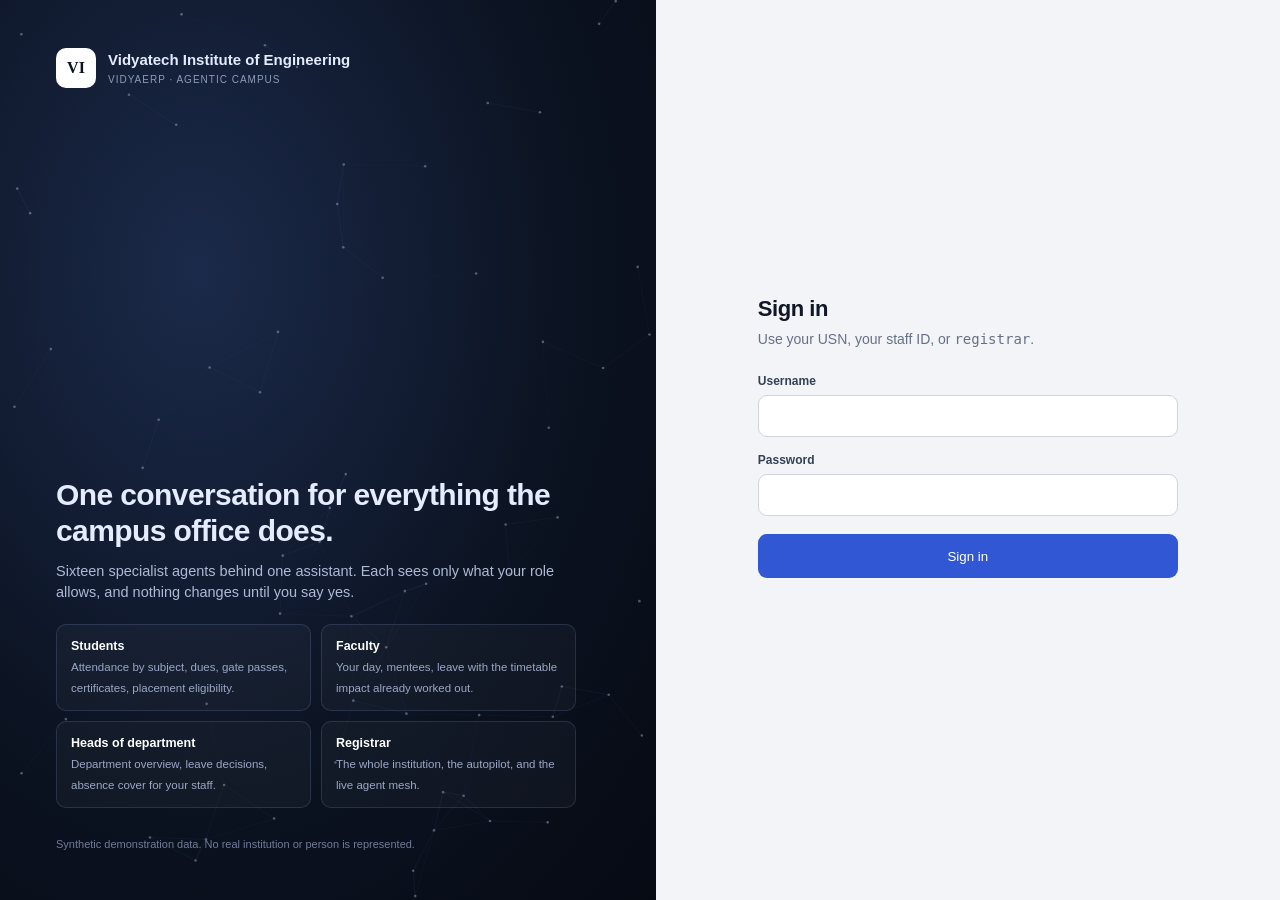
==== static/login.html @ f758bc6f "logins: students, faculty and HODs sign in to their own portal Replaces the "no login" security mode" ====
<!DOCTYPE html>
<html lang="en">
<head>
<meta charset="utf-8"/>
<meta name="viewport" content="width=device-width, initial-scale=1"/>
<meta name="theme-color" content="#0b1220"/>
<title>Sign in · VidyaERP</title>
<style>
:root{--acc:#3157d5;--line:#e4e7ec;--mut:#667085;--txt:#101828;--bad:#c43247}
*{box-sizing:border-box}
html,body{height:100%;margin:0}
body{font:14px/1.5 Inter,ui-sans-serif,-apple-system,BlinkMacSystemFont,"Segoe UI",Roboto,Arial,sans-serif;color:var(--txt);background:#f2f4f7;-webkit-font-smoothing:antialiased}
.wrap{min-height:100%;display:grid;grid-template-columns:minmax(0,1.05fr) minmax(0,1fr)}
.brand{position:relative;overflow:hidden;background:radial-gradient(ellipse at 30% 30%,#1b2a4a 0%,#0b1220 60%,#060a13 100%);color:#e5ecff;padding:48px 56px;display:flex;flex-direction:column}
.brand canvas{position:absolute;inset:0;width:100%;height:100%;opacity:.55}
.brand>*{position:relative}
.logo{display:flex;align-items:center;gap:12px}
.logo i{width:40px;height:40px;border-radius:10px;background:#fff;color:#0b1220;display:grid;place-items:center;font:700 16px Georgia,serif;font-style:normal}
.logo b{font-size:15px}.logo span{display:block;font-size:10px;letter-spacing:.1em;text-transform:uppercase;color:#8e9bb8}
.pitch{margin-top:auto;max-width:520px}
.pitch h1{margin:0 0 12px;font-size:30px;line-height:1.2;letter-spacing:-.02em}
.pitch p{margin:0 0 20px;color:#aeb9d4;font-size:14.5px}
.roles{display:grid;grid-template-columns:repeat(2,minmax(0,1fr));gap:10px}
.roles div{padding:12px 14px;border:1px solid rgba(140,165,235,.18);border-radius:10px;background:rgba(255,255,255,.03)}
.roles b{display:block;font-size:12.5px;color:#fff}.roles span{font-size:11.5px;color:#9aa8c7}
.foot{margin-top:28px;font-size:11px;color:#6f7d99}
.panel{display:flex;align-items:center;justify-content:center;padding:32px 20px}
.card{width:min(420px,100%)}
.card h2{margin:0 0 4px;font-size:22px;letter-spacing:-.02em}
.card .sub{color:var(--mut);margin-bottom:22px}
label{display:block;font-size:12px;font-weight:600;color:#344054;margin:14px 0 5px}
input{width:100%;height:42px;padding:0 12px;border:1px solid #d0d5dd;border-radius:9px;font:inherit;background:#fff;outline:0}
input:focus{border-color:#8fa4e5;box-shadow:0 0 0 3px rgba(49,87,213,.12)}
button.go{width:100%;height:44px;margin-top:18px;border:0;border-radius:9px;background:var(--acc);color:#fff;font:600 14px inherit;font-family:inherit;cursor:pointer}
button.go:hover{background:#294bc0}button.go:disabled{opacity:.6}
.err{min-height:20px;margin-top:10px;color:var(--bad);font-size:12.5px}
.demo{margin-top:22px;padding:14px;border:1px solid #f3dcc0;border-radius:11px;background:#fffaf2}
.demo .h{display:flex;justify-content:space-between;align-items:center;font-size:10px;font-weight:750;letter-spacing:.08em;text-transform:uppercase;color:#92500c}
.demo p{margin:6px 0 10px;font-size:11.5px;color:#8a5200}
.acc{display:flex;align-items:center;gap:10px;width:100%;padding:8px 10px;margin-top:6px;border:1px solid #f0e2cf;border-radius:8px;background:#fff;cursor:pointer;text-align:left;font:inherit}
.acc:hover{border-color:#d8b58a}
.acc .r{flex:0 0 118px;font-size:10px;font-weight:750;letter-spacing:.05em;text-transform:uppercase;color:#92500c}
.acc .w{flex:1;min-width:0;font-size:12px;color:#344054;white-space:nowrap;overflow:hidden;text-overflow:ellipsis}
.acc code{font:11px ui-monospace,monospace;color:#667085}
@media(max-width:900px){.wrap{grid-template-columns:1fr}.brand{padding:28px 22px}.pitch{margin-top:26px}.pitch h1{font-size:23px}.roles{display:none}.foot{display:none}}
</style>
</head>
<body>
<div class="wrap">
  <section class="brand">
    <canvas id="bg"></canvas>
    <div class="logo"><i>VI</i><div><b>Vidyatech Institute of Engineering</b><span>VidyaERP · agentic campus</span></div></div>
    <div class="pitch">
      <h1>One conversation for everything the campus office does.</h1>
      <p>Sixteen specialist agents behind one assistant. Each sees only what your role allows, and nothing changes until you say yes.</p>
      <div class="roles">
        <div><b>Students</b><span>Attendance by subject, dues, gate passes, certificates, placement eligibility.</span></div>
        <div><b>Faculty</b><span>Your day, mentees, leave with the timetable impact already worked out.</span></div>
        <div><b>Heads of department</b><span>Department overview, leave decisions, absence cover for your staff.</span></div>
        <div><b>Registrar</b><span>The whole institution, the autopilot, and the live agent mesh.</span></div>
      </div>
      <div class="foot">Synthetic demonstration data. No real institution or person is represented.</div>
    </div>
  </section>
  <section class="panel">
    <form class="card" id="f" autocomplete="on">
      <h2>Sign in</h2>
      <div class="sub">Use your USN, your staff ID, or <code>registrar</code>.</div>
      <label for="u">Username</label>
      <input id="u" name="username" autocomplete="username" autocapitalize="characters" spellcheck="false" required/>
      <label for="p">Password</label>
      <input id="p" name="password" type="password" autocomplete="current-password" required/>
      <button class="go" id="go" type="submit">Sign in</button>
      <div class="err" id="err" role="alert"></div>
      <div class="demo" id="demo" hidden>
        <div class="h"><span>Demo accounts</span><span>click to fill</span></div>
        <p id="demoNote"></p>
        <div id="demoList"></div>
      </div>
    </form>
  </section>
</div>
<script>
const $=s=>document.querySelector(s);
const esc=s=>String(s==null?'':s).replace(/[&<>"]/g,c=>({'&':'&amp;','<':'&lt;','>':'&gt;','"':'&quot;'}[c]));
fetch('/api/auth/me').then(r=>{if(r.ok)location.href='/'}).catch(()=>{});
fetch('/api/auth/demo').then(r=>r.json()).then(d=>{
  if(!d.demo)return;
  $('#demo').hidden=false; $('#demoNote').textContent=d.note;
  $('#demoList').innerHTML=d.accounts.map(a=>`<button type="button" class="acc" data-u="${esc(a.username)}" data-p="${esc(a.password)}">
    <span class="r">${esc(a.role)}</span><span class="w">${esc(a.who)}</span><code>${esc(a.username)}</code></button>`).join('');
  $('#demoList').onclick=e=>{const b=e.target.closest('.acc');if(!b)return;$('#u').value=b.dataset.u;$('#p').value=b.dataset.p;$('#go').focus();};
});
$('#f').onsubmit=async e=>{
  e.preventDefault(); $('#err').textContent=''; $('#go').disabled=true; $('#go').textContent='Signing in…';
  try{
    const r=await fetch('/api/auth/login',{method:'POST',headers:{'Content-Type':'application/json'},
      body:JSON.stringify({username:$('#u').value.trim(),password:$('#p').value})});
    const d=await r.json();
    if(r.ok){location.href=d.home||'/';return;}
    $('#err').textContent=d.error||'Could not sign in.';
  }catch(_){ $('#err').textContent='The server is not reachable.'; }
  $('#go').disabled=false; $('#go').textContent='Sign in';
};
/* a quiet constellation behind the pitch - decorative, and says nothing about data */
(function(){
  const c=$('#bg'),x=c.getContext('2d');let W,H,P=[];
  const fit=()=>{const d=devicePixelRatio||1;W=c.clientWidth;H=c.clientHeight;c.width=W*d;c.height=H*d;x.setTransform(d,0,0,d,0,0);
    P=Array.from({length:Math.round(W*H/9000)},()=>({x:Math.random()*W,y:Math.random()*H,vx:(Math.random()-.5)*.25,vy:(Math.random()-.5)*.25}));};
  fit(); addEventListener('resize',fit);
  if(matchMedia('(prefers-reduced-motion: reduce)').matches)return;
  (function f(){x.clearRect(0,0,W,H);
    for(const p of P){p.x=(p.x+p.vx+W)%W;p.y=(p.y+p.vy+H)%H;}
    for(let i=0;i<P.length;i++)for(let j=i+1;j<P.length;j++){const a=P[i],b=P[j],d=Math.hypot(a.x-b.x,a.y-b.y);
      if(d<110){x.strokeStyle=`rgba(143,164,229,${.18*(1-d/110)})`;x.beginPath();x.moveTo(a.x,a.y);x.lineTo(b.x,b.y);x.stroke();}}
    x.fillStyle='rgba(190,205,255,.7)';for(const p of P){x.beginPath();x.arc(p.x,p.y,1.3,0,6.3);x.fill();}
    requestAnimationFrame(f);})();
})();
</script>
</body>
</html>
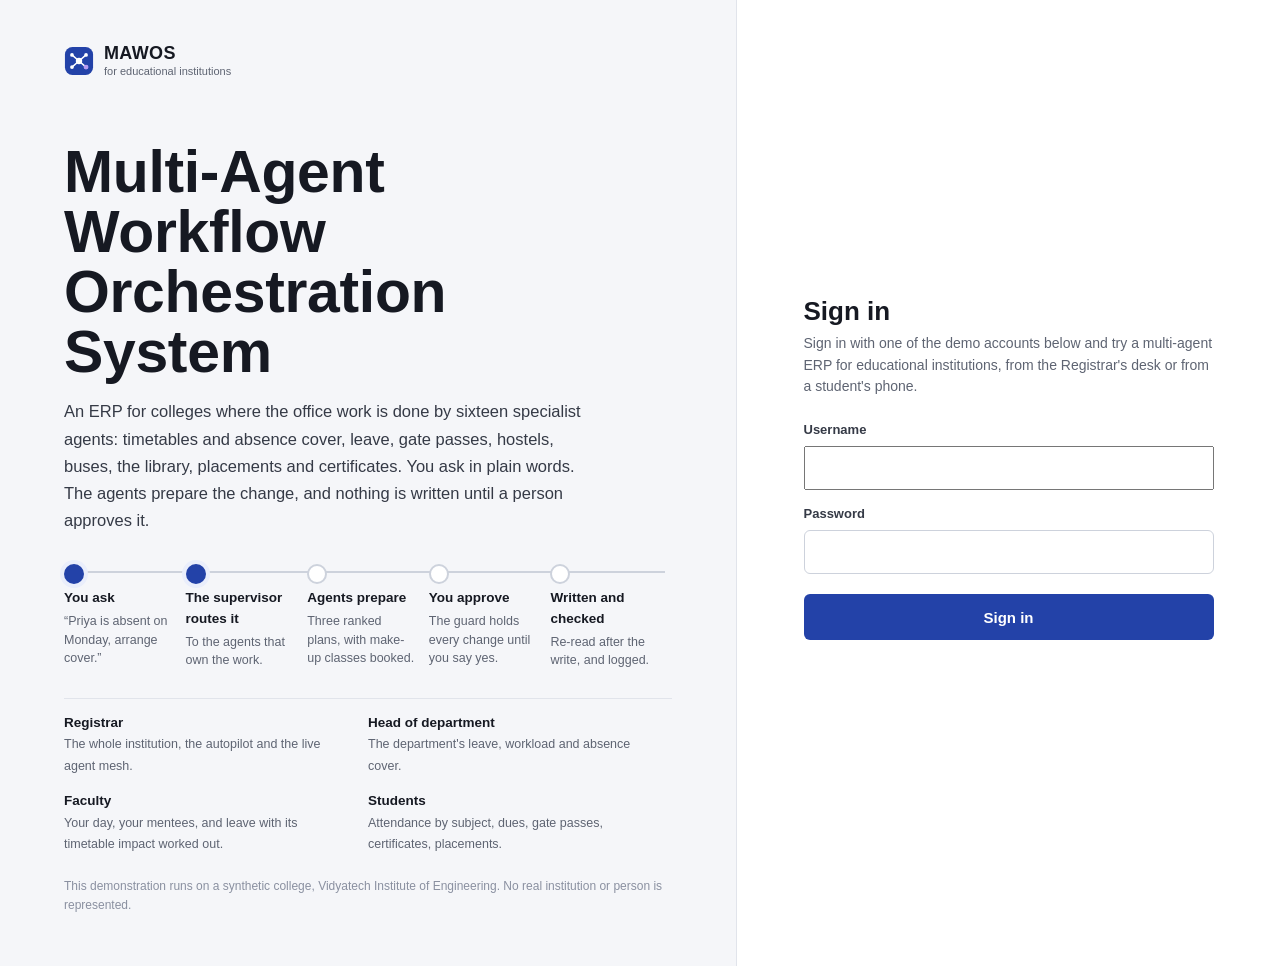
==== commit b147b243: "ui: MAWOS design system, light-mode mesh, rewritten sign-in The interface is now presented as MAWOS," ====
--- a/static/login.html
+++ b/static/login.html
@@ -3,78 +3,51 @@
 <head>
 <meta charset="utf-8"/>
 <meta name="viewport" content="width=device-width, initial-scale=1"/>
-<meta name="theme-color" content="#0b1220"/>
-<title>Sign in · VidyaERP</title>
-<style>
-:root{--acc:#3157d5;--line:#e4e7ec;--mut:#667085;--txt:#101828;--bad:#c43247}
-*{box-sizing:border-box}
-html,body{height:100%;margin:0}
-body{font:14px/1.5 Inter,ui-sans-serif,-apple-system,BlinkMacSystemFont,"Segoe UI",Roboto,Arial,sans-serif;color:var(--txt);background:#f2f4f7;-webkit-font-smoothing:antialiased}
-.wrap{min-height:100%;display:grid;grid-template-columns:minmax(0,1.05fr) minmax(0,1fr)}
-.brand{position:relative;overflow:hidden;background:radial-gradient(ellipse at 30% 30%,#1b2a4a 0%,#0b1220 60%,#060a13 100%);color:#e5ecff;padding:48px 56px;display:flex;flex-direction:column}
-.brand canvas{position:absolute;inset:0;width:100%;height:100%;opacity:.55}
-.brand>*{position:relative}
-.logo{display:flex;align-items:center;gap:12px}
-.logo i{width:40px;height:40px;border-radius:10px;background:#fff;color:#0b1220;display:grid;place-items:center;font:700 16px Georgia,serif;font-style:normal}
-.logo b{font-size:15px}.logo span{display:block;font-size:10px;letter-spacing:.1em;text-transform:uppercase;color:#8e9bb8}
-.pitch{margin-top:auto;max-width:520px}
-.pitch h1{margin:0 0 12px;font-size:30px;line-height:1.2;letter-spacing:-.02em}
-.pitch p{margin:0 0 20px;color:#aeb9d4;font-size:14.5px}
-.roles{display:grid;grid-template-columns:repeat(2,minmax(0,1fr));gap:10px}
-.roles div{padding:12px 14px;border:1px solid rgba(140,165,235,.18);border-radius:10px;background:rgba(255,255,255,.03)}
-.roles b{display:block;font-size:12.5px;color:#fff}.roles span{font-size:11.5px;color:#9aa8c7}
-.foot{margin-top:28px;font-size:11px;color:#6f7d99}
-.panel{display:flex;align-items:center;justify-content:center;padding:32px 20px}
-.card{width:min(420px,100%)}
-.card h2{margin:0 0 4px;font-size:22px;letter-spacing:-.02em}
-.card .sub{color:var(--mut);margin-bottom:22px}
-label{display:block;font-size:12px;font-weight:600;color:#344054;margin:14px 0 5px}
-input{width:100%;height:42px;padding:0 12px;border:1px solid #d0d5dd;border-radius:9px;font:inherit;background:#fff;outline:0}
-input:focus{border-color:#8fa4e5;box-shadow:0 0 0 3px rgba(49,87,213,.12)}
-button.go{width:100%;height:44px;margin-top:18px;border:0;border-radius:9px;background:var(--acc);color:#fff;font:600 14px inherit;font-family:inherit;cursor:pointer}
-button.go:hover{background:#294bc0}button.go:disabled{opacity:.6}
-.err{min-height:20px;margin-top:10px;color:var(--bad);font-size:12.5px}
-.demo{margin-top:22px;padding:14px;border:1px solid #f3dcc0;border-radius:11px;background:#fffaf2}
-.demo .h{display:flex;justify-content:space-between;align-items:center;font-size:10px;font-weight:750;letter-spacing:.08em;text-transform:uppercase;color:#92500c}
-.demo p{margin:6px 0 10px;font-size:11.5px;color:#8a5200}
-.acc{display:flex;align-items:center;gap:10px;width:100%;padding:8px 10px;margin-top:6px;border:1px solid #f0e2cf;border-radius:8px;background:#fff;cursor:pointer;text-align:left;font:inherit}
-.acc:hover{border-color:#d8b58a}
-.acc .r{flex:0 0 118px;font-size:10px;font-weight:750;letter-spacing:.05em;text-transform:uppercase;color:#92500c}
-.acc .w{flex:1;min-width:0;font-size:12px;color:#344054;white-space:nowrap;overflow:hidden;text-overflow:ellipsis}
-.acc code{font:11px ui-monospace,monospace;color:#667085}
-@media(max-width:900px){.wrap{grid-template-columns:1fr}.brand{padding:28px 22px}.pitch{margin-top:26px}.pitch h1{font-size:23px}.roles{display:none}.foot{display:none}}
-</style>
+<meta name="theme-color" content="#F5F6F9"/>
+<title>MAWOS — Sign in</title>
+<link rel="stylesheet" href="/static/mawos.css"/>
 </head>
 <body>
-<div class="wrap">
-  <section class="brand">
-    <canvas id="bg"></canvas>
-    <div class="logo"><i>VI</i><div><b>Vidyatech Institute of Engineering</b><span>VidyaERP · agentic campus</span></div></div>
-    <div class="pitch">
-      <h1>One conversation for everything the campus office does.</h1>
-      <p>Sixteen specialist agents behind one assistant. Each sees only what your role allows, and nothing changes until you say yes.</p>
-      <div class="roles">
-        <div><b>Students</b><span>Attendance by subject, dues, gate passes, certificates, placement eligibility.</span></div>
-        <div><b>Faculty</b><span>Your day, mentees, leave with the timetable impact already worked out.</span></div>
-        <div><b>Heads of department</b><span>Department overview, leave decisions, absence cover for your staff.</span></div>
-        <div><b>Registrar</b><span>The whole institution, the autopilot, and the live agent mesh.</span></div>
-      </div>
-      <div class="foot">Synthetic demonstration data. No real institution or person is represented.</div>
+<div class="signin">
+  <section class="story">
+    <div class="wordmark">
+      <svg class="mark" viewBox="0 0 32 32" aria-hidden="true"><rect x="1" y="1" width="30" height="30" rx="8" fill="#2342A8"/><g stroke="#fff" stroke-width="1.6" fill="none"><path d="M16 16 8.5 9.5M16 16l7.5-6.5M16 16l-7.5 6.5M16 16l7.5 6.5"/></g><g fill="#fff"><circle cx="16" cy="16" r="3.4"/><circle cx="8.5" cy="9.5" r="2"/><circle cx="23.5" cy="9.5" r="2"/><circle cx="8.5" cy="22.5" r="2"/><circle cx="23.5" cy="22.5" r="2"/></g><circle cx="23.5" cy="22.5" r="2.6" fill="#B79AF0"/></svg>
+      <div><b>MAWOS</b><span>for educational institutions</span></div>
     </div>
+
+    <h1>Multi-Agent Workflow Orchestration System</h1>
+    <p class="lede">An ERP for colleges where the office work is done by sixteen specialist agents: timetables and absence cover, leave, gate passes, hostels, buses, the library, placements and certificates. You ask in plain words. The agents prepare the change, and nothing is written until a person approves it.</p>
+
+    <div class="flow" id="flow" aria-label="How a request moves through the system">
+      <div class="st"><b>You ask</b><span>“Priya is absent on Monday, arrange cover.”</span></div>
+      <div class="st"><b>The supervisor routes it</b><span>To the agents that own the work.</span></div>
+      <div class="st"><b>Agents prepare</b><span>Three ranked plans, with make-up classes booked.</span></div>
+      <div class="st approve"><b>You approve</b><span>The guard holds every change until you say yes.</span></div>
+      <div class="st"><b>Written and checked</b><span>Re-read after the write, and logged.</span></div>
+    </div>
+
+    <div class="who-for">
+      <div><b>Registrar</b><span>The whole institution, the autopilot and the live agent mesh.</span></div>
+      <div><b>Head of department</b><span>The department's leave, workload and absence cover.</span></div>
+      <div><b>Faculty</b><span>Your day, your mentees, and leave with its timetable impact worked out.</span></div>
+      <div><b>Students</b><span>Attendance by subject, dues, gate passes, certificates, placements.</span></div>
+    </div>
+    <p class="fine">This demonstration runs on a synthetic college, Vidyatech Institute of Engineering. No real institution or person is represented.</p>
   </section>
+
   <section class="panel">
     <form class="card" id="f" autocomplete="on">
       <h2>Sign in</h2>
-      <div class="sub">Use your USN, your staff ID, or <code>registrar</code>.</div>
+      <p class="sub">Sign in with one of the demo accounts below and try a multi-agent ERP for educational institutions, from the Registrar's desk or from a student's phone.</p>
       <label for="u">Username</label>
       <input id="u" name="username" autocomplete="username" autocapitalize="characters" spellcheck="false" required/>
       <label for="p">Password</label>
       <input id="p" name="password" type="password" autocomplete="current-password" required/>
       <button class="go" id="go" type="submit">Sign in</button>
       <div class="err" id="err" role="alert"></div>
-      <div class="demo" id="demo" hidden>
-        <div class="h"><span>Demo accounts</span><span>click to fill</span></div>
-        <p id="demoNote"></p>
+      <div class="demo-box" id="demo" hidden>
+        <div class="h">Demo accounts <span>select one to fill the form</span></div>
+        <p>Each password is the username in lower case. All data is synthetic.</p>
         <div id="demoList"></div>
       </div>
     </form>
@@ -83,38 +56,38 @@
 <script>
 const $=s=>document.querySelector(s);
 const esc=s=>String(s==null?'':s).replace(/[&<>"]/g,c=>({'&':'&amp;','<':'&lt;','>':'&gt;','"':'&quot;'}[c]));
+const TRY={'Registrar':'Ask “What needs my attention today?”','HOD':'Ask for the department overview',
+  'Faculty':'Apply for leave and see the impact','Student':'Request a gate pass for Saturday',
+  'Final-year student':'See which placement drives you qualify for'};
 fetch('/api/auth/me').then(r=>{if(r.ok)location.href='/'}).catch(()=>{});
 fetch('/api/auth/demo').then(r=>r.json()).then(d=>{
   if(!d.demo)return;
-  $('#demo').hidden=false; $('#demoNote').textContent=d.note;
+  $('#demo').hidden=false;
   $('#demoList').innerHTML=d.accounts.map(a=>`<button type="button" class="acc" data-u="${esc(a.username)}" data-p="${esc(a.password)}">
-    <span class="r">${esc(a.role)}</span><span class="w">${esc(a.who)}</span><code>${esc(a.username)}</code></button>`).join('');
+    <span class="r">${esc(a.role)}</span><span class="w">${esc(a.who)} <code>${esc(a.username)}</code></span>
+    <span class="t">${esc(TRY[a.role]||'')}</span></button>`).join('');
   $('#demoList').onclick=e=>{const b=e.target.closest('.acc');if(!b)return;$('#u').value=b.dataset.u;$('#p').value=b.dataset.p;$('#go').focus();};
 });
 $('#f').onsubmit=async e=>{
-  e.preventDefault(); $('#err').textContent=''; $('#go').disabled=true; $('#go').textContent='Signing in…';
+  e.preventDefault(); $('#err').textContent=''; $('#go').disabled=true; $('#go').textContent='Signing in';
   try{
     const r=await fetch('/api/auth/login',{method:'POST',headers:{'Content-Type':'application/json'},
       body:JSON.stringify({username:$('#u').value.trim(),password:$('#p').value})});
     const d=await r.json();
     if(r.ok){location.href=d.home||'/';return;}
-    $('#err').textContent=d.error||'Could not sign in.';
-  }catch(_){ $('#err').textContent='The server is not reachable.'; }
+    $('#err').textContent=d.error||'That did not work. Check the username and password.';
+  }catch(_){ $('#err').textContent='The server is not reachable. Check your connection and try again.'; }
   $('#go').disabled=false; $('#go').textContent='Sign in';
 };
-/* a quiet constellation behind the pitch - decorative, and says nothing about data */
+// One orchestrated moment: the request walks through the five stages, and
+// pauses on the approval, which is the point of the system.
 (function(){
-  const c=$('#bg'),x=c.getContext('2d');let W,H,P=[];
-  const fit=()=>{const d=devicePixelRatio||1;W=c.clientWidth;H=c.clientHeight;c.width=W*d;c.height=H*d;x.setTransform(d,0,0,d,0,0);
-    P=Array.from({length:Math.round(W*H/9000)},()=>({x:Math.random()*W,y:Math.random()*H,vx:(Math.random()-.5)*.25,vy:(Math.random()-.5)*.25}));};
-  fit(); addEventListener('resize',fit);
-  if(matchMedia('(prefers-reduced-motion: reduce)').matches)return;
-  (function f(){x.clearRect(0,0,W,H);
-    for(const p of P){p.x=(p.x+p.vx+W)%W;p.y=(p.y+p.vy+H)%H;}
-    for(let i=0;i<P.length;i++)for(let j=i+1;j<P.length;j++){const a=P[i],b=P[j],d=Math.hypot(a.x-b.x,a.y-b.y);
-      if(d<110){x.strokeStyle=`rgba(143,164,229,${.18*(1-d/110)})`;x.beginPath();x.moveTo(a.x,a.y);x.lineTo(b.x,b.y);x.stroke();}}
-    x.fillStyle='rgba(190,205,255,.7)';for(const p of P){x.beginPath();x.arc(p.x,p.y,1.3,0,6.3);x.fill();}
-    requestAnimationFrame(f);})();
+  if(matchMedia('(prefers-reduced-motion: reduce)').matches){document.querySelectorAll('#flow .st').forEach(s=>s.classList.add('on'));return;}
+  const st=[...document.querySelectorAll('#flow .st')];let i=0;
+  const step=()=>{st.forEach((s,k)=>s.classList.toggle('on',k<=i));const hold=st[i].classList.contains('approve')?2200:900;
+    i=(i+1)%(st.length+1);if(i===st.length){setTimeout(()=>{st.forEach(s=>s.classList.remove('on'));i=0;setTimeout(step,500)},1600);return;}
+    setTimeout(step,hold);};
+  setTimeout(step,500);
 })();
 </script>
 </body>
--- a/static/mawos.css
+++ b/static/mawos.css
@@ -0,0 +1,613 @@
+/* MAWOS — Multi-Agent Workflow Orchestration System
+   One design system for the console, the portal and the sign-in page.
+
+   Register ink and stamp-pad violet. Indian college offices still run on
+   registers written in blue ink and approvals stamped in violet; this
+   interface keeps that vocabulary. Blue is for everything you can act on.
+   Violet is reserved for one moment only: work an agent has prepared that is
+   waiting for a person's approval, and the stamp when it is approved.
+
+   Nothing here is loaded from outside: system faces only. */
+
+:root {
+  --paper: #F5F6F9;
+  --surface: #FFFFFF;
+  --sunken: #EEF0F4;
+  --ink: #161922;
+  --ink-2: #353A46;
+  --graphite: #5E6472;
+  --muted: #8A90A0;
+  --rule: #E1E4EB;
+  --rule-2: #CDD2DC;
+  --blue: #2342A8;
+  --blue-2: #1A338A;
+  --blue-soft: #EAEEFB;
+  --violet: #6A3DB8;
+  --violet-soft: #F2ECFB;
+  --ok: #1C7A4B;
+  --ok-soft: #E5F3EB;
+  --warn: #A35A06;
+  --warn-soft: #FBF0DF;
+  --bad: #BE3226;
+  --bad-soft: #FBE8E5;
+
+  --ui: "Segoe UI Variable Text", "Segoe UI", -apple-system, BlinkMacSystemFont, "Helvetica Neue", Arial, sans-serif;
+  --display: "Bahnschrift", "DIN Alternate", "DIN 2014", "D-DIN", "Roboto Condensed", "Arial Narrow", var(--ui);
+  --code: ui-monospace, "Cascadia Mono", "SF Mono", Consolas, monospace;
+
+  --r-s: 6px; --r-m: 10px; --r-l: 14px;
+  --lift: 0 1px 2px rgba(22, 25, 34, .05);
+  --float: 0 12px 32px rgba(22, 25, 34, .12), 0 2px 6px rgba(22, 25, 34, .06);
+  color-scheme: light;
+}
+
+* { box-sizing: border-box }
+html, body { height: 100% }
+body {
+  margin: 0; background: var(--paper); color: var(--ink);
+  font: 14px/1.55 var(--ui); -webkit-font-smoothing: antialiased; text-rendering: optimizeLegibility;
+  font-feature-settings: "tnum" 0;
+}
+button, input, select, textarea { font: inherit; color: inherit }
+a { color: var(--blue) }
+:focus-visible { outline: 2px solid var(--blue); outline-offset: 2px }
+::selection { background: #D6DDF7 }
+::-webkit-scrollbar { width: 10px; height: 10px }
+::-webkit-scrollbar-thumb { background: #CFD3DC; border: 3px solid transparent; border-radius: 10px; background-clip: padding-box }
+::-webkit-scrollbar-track { background: transparent }
+.hidden { display: none !important }
+.num, .kpi .v, .card .v, .kv .v, .sstat .v { font-family: var(--display); font-variant-numeric: tabular-nums; letter-spacing: 0 }
+
+/* ================================================================ mark */
+.mark { width: 30px; height: 30px; flex: 0 0 30px; display: block }
+.wordmark { display: flex; align-items: center; gap: 10px; min-width: 0 }
+.wordmark b { display: block; font-family: var(--display); font-size: 18px; font-weight: 600; letter-spacing: .02em; line-height: 1 }
+.wordmark span { display: block; margin-top: 3px; font-size: 11px; color: var(--graphite); white-space: nowrap; line-height: 1.2 }
+
+/* ============================================================== console */
+.app { display: grid; grid-template-columns: 236px minmax(0, 1fr); height: 100vh; overflow: hidden }
+.side { min-width: 0; display: flex; flex-direction: column; background: var(--surface); border-right: 1px solid var(--rule); padding: 18px 12px 14px; overflow: hidden }
+.brand { display: flex; align-items: center; gap: 10px; padding: 0 8px 18px; border-bottom: 1px solid var(--rule); margin-bottom: 10px }
+.brand-copy { min-width: 0 }
+.brand-copy b { display: block; font-family: var(--display); font-size: 18px; font-weight: 600; letter-spacing: .02em; line-height: 1 }
+.brand-copy span { display: block; margin-top: 4px; font-size: 10.5px; color: var(--graphite); line-height: 1.25 }
+.logo { display: none }
+.nav { flex: 1; min-height: 0; overflow-y: auto; display: flex; flex-direction: column; gap: 1px; padding: 2px }
+.nav-section { padding: 14px 10px 5px; color: var(--muted); font-size: 11.5px; font-weight: 600 }
+.nav-section:first-child { padding-top: 4px }
+.nav button {
+  position: relative; display: flex; align-items: center; gap: 10px; width: 100%; min-height: 34px; padding: 6px 10px;
+  border: 0; border-radius: var(--r-s); background: none; color: var(--ink-2); font-size: 13px; text-align: left; cursor: pointer;
+}
+.nav button:hover { background: var(--sunken) }
+.nav button.on { background: var(--blue-soft); color: var(--blue); font-weight: 600 }
+.nav-icon { width: 17px; height: 17px; flex: 0 0 17px; color: var(--graphite) }
+.nav button.on .nav-icon { color: var(--blue) }
+.nav-icon svg { width: 17px; height: 17px; display: block; fill: none; stroke: currentColor; stroke-width: 1.7; stroke-linecap: round; stroke-linejoin: round }
+.nav-label { flex: 1; min-width: 0; white-space: nowrap; overflow: hidden; text-overflow: ellipsis }
+.badge { min-width: 20px; height: 18px; padding: 0 6px; border-radius: 9px; background: var(--sunken); color: var(--graphite); display: inline-grid; place-items: center; font: 600 10.5px/1 var(--display); font-variant-numeric: tabular-nums }
+.badge.hot { background: var(--bad-soft); color: var(--bad) }
+.side-foot { margin-top: 10px; padding: 11px 10px 2px; border-top: 1px solid var(--rule); font-size: 11px; color: var(--graphite); line-height: 1.5 }
+.side-foot-row { display: flex; align-items: center; gap: 7px; color: var(--ink-2); font-weight: 600 }
+.side-foot-meta { margin-top: 3px }
+.dot { display: inline-block; width: 7px; height: 7px; flex: 0 0 7px; border-radius: 50%; background: var(--ok) }
+
+.main { min-width: 0; display: flex; flex-direction: column; overflow: hidden }
+.top { flex: 0 0 62px; display: flex; align-items: center; gap: 16px; padding: 0 24px; background: var(--surface); border-bottom: 1px solid var(--rule); z-index: 5 }
+.page-meta { min-width: 0 }
+.crumb { display: none }
+.top h1 { margin: 0; font-family: var(--display); font-size: 20px; font-weight: 600; letter-spacing: .005em; line-height: 1.15 }
+.top .sub { margin-top: 1px; color: var(--graphite); font-size: 12px; white-space: nowrap; overflow: hidden; text-overflow: ellipsis }
+.spacer { flex: 1 }
+.cmdk {
+  display: flex; align-items: center; gap: 10px; width: min(380px, 34vw); height: 36px; padding: 0 10px 0 12px;
+  border: 1px solid var(--rule-2); border-radius: var(--r-s); background: var(--paper); color: var(--muted); font-size: 13px; cursor: text;
+}
+.cmdk:hover { border-color: var(--graphite) }
+.cmdk svg { width: 15px; height: 15px; fill: none; stroke: currentColor; stroke-width: 1.8 }
+.cmdk span { flex: 1; text-align: left; white-space: nowrap; overflow: hidden; text-overflow: ellipsis }
+.cmdk kbd, .kbd { padding: 1px 6px; border: 1px solid var(--rule-2); border-radius: 4px; background: var(--surface); color: var(--graphite); font: 600 10.5px var(--ui) }
+.date-block { text-align: right; white-space: nowrap; font-size: 12px; color: var(--graphite) }
+.date-block .date-label { display: none }
+.date-block .date-value { color: var(--ink-2); font-weight: 600 }
+.status-control { display: flex; align-items: center; gap: 7px; height: 32px; padding: 0 10px; border: 1px solid var(--rule); border-radius: var(--r-s); background: var(--surface); color: var(--ink-2); font-size: 12px; cursor: pointer; white-space: nowrap; max-width: 190px; overflow: hidden }
+.status-control:hover { border-color: var(--rule-2) }
+.who { position: relative; display: flex; align-items: center; gap: 9px; padding: 4px 6px; border-radius: var(--r-s); cursor: pointer; min-width: 0 }
+.who:hover { background: var(--sunken) }
+.av { width: 32px; height: 32px; flex: 0 0 32px; border-radius: 50%; background: var(--ink); color: #fff; display: grid; place-items: center; font: 600 11px var(--display); letter-spacing: .04em }
+.profile-copy .name { font-size: 12.5px; font-weight: 600; white-space: nowrap }
+.profile-copy .role { font-size: 11px; color: var(--graphite); white-space: nowrap }
+.acct, .menu { display: none; position: absolute; right: 0; top: calc(100% + 6px); min-width: 230px; padding: 6px; border: 1px solid var(--rule); border-radius: var(--r-m); background: var(--surface); box-shadow: var(--float); z-index: 40 }
+.who.open .acct, .me.open .menu { display: block }
+.acct button, .menu button { display: block; width: 100%; padding: 8px 10px; border: 0; border-radius: var(--r-s); background: none; text-align: left; font-size: 13px; cursor: pointer }
+.acct button:hover, .menu button:hover { background: var(--sunken) }
+.demo-flag, .demo { margin-left: 6px; padding: 1px 7px; border-radius: 9px; background: var(--warn-soft); color: var(--warn); font-size: 10.5px; font-weight: 600 }
+
+.view { flex: 1; min-height: 0; overflow: auto; padding: 24px 28px 40px }
+.view.chatv { padding: 0; display: grid; grid-template-columns: minmax(0, 1fr) 340px; overflow: hidden; background: var(--surface) }
+
+/* ============================================================ assistant */
+.chatwrap { min-width: 0; display: flex; flex-direction: column; overflow: hidden }
+.stream { flex: 1; min-height: 0; overflow: auto; padding: 32px max(28px, calc((100% - 780px) / 2)) 24px; display: flex; flex-direction: column; gap: 26px }
+.msg { display: flex; gap: 12px; width: 100%; max-width: 780px }
+.msg .ava { width: 28px; height: 28px; flex: 0 0 28px; border-radius: 50%; display: grid; place-items: center; font: 600 10px var(--display) }
+.msg.bot .ava { background: var(--surface); border: 1px solid var(--rule-2); color: var(--blue) }
+.msg.bot .ava svg { width: 16px; height: 16px }
+.msg.user { align-self: flex-end; width: auto; max-width: min(640px, 86%); flex-direction: row-reverse }
+.msg.user .ava { background: var(--ink); color: #fff }
+.bubble { min-width: 0; flex: 1; color: var(--ink-2) }
+.msg.user .bubble { padding: 9px 14px; border-radius: 16px 4px 16px 16px; background: var(--ink); color: #fff }
+.bubble p { margin: 0 0 10px; line-height: 1.6 }
+.bubble p:last-child { margin-bottom: 0 }
+.bubble strong { color: var(--ink); font-weight: 650 }
+.msg.user .bubble strong { color: #fff }
+.bubble code, code { padding: 1px 5px; border-radius: 4px; background: var(--sunken); color: var(--ink-2); font: 12px var(--code) }
+.assistant-intro { max-width: 640px }
+.assistant-intro .eyebrow { display: none }
+.assistant-intro h2 { margin: 2px 0 10px; font-family: var(--display); font-size: 26px; font-weight: 600; line-height: 1.15; color: var(--ink) }
+.assistant-intro p { color: var(--ink-2) }
+.assistant-scope { display: flex; flex-wrap: wrap; gap: 6px; margin-top: 16px }
+.assistant-scope span { padding: 3px 10px; border-radius: 12px; background: var(--sunken); color: var(--graphite); font-size: 12px }
+h4.blk { margin: 20px 0 8px; color: var(--ink); font-size: 13px; font-weight: 650 }
+.engtag { margin-top: 12px; color: var(--muted); font-size: 11.5px }
+.typing { display: flex; gap: 5px; padding: 8px 0 }
+.typing i { width: 6px; height: 6px; border-radius: 50%; background: var(--rule-2); animation: typing 1.2s infinite ease-in-out }
+.typing i:nth-child(2) { animation-delay: .15s } .typing i:nth-child(3) { animation-delay: .3s }
+@keyframes typing { 0%, 60%, 100% { background: var(--rule-2) } 30% { background: var(--blue) } }
+
+/* the approval moment: the one bold thing in the interface */
+.held-note { display: flex; gap: 10px; align-items: flex-start; margin: 12px 0 2px; padding: 10px 14px; border-left: 3px solid var(--violet); background: var(--violet-soft); border-radius: 0 var(--r-s) var(--r-s) 0; color: #3E2378; font-size: 13px }
+.held-note b { color: #3E2378 }
+.stamp { display: inline-flex; flex-direction: column; align-items: center; margin: 4px 0 10px; padding: 6px 16px 5px; border: 2.5px solid var(--violet); border-radius: 9px; color: var(--violet); transform: rotate(-3deg); box-shadow: inset 0 0 0 1.5px var(--surface), inset 0 0 0 3px rgba(106, 61, 184, .35) }
+.stamp b { font: 700 17px/1 var(--display); letter-spacing: .14em; text-transform: uppercase }
+.stamp small { margin-top: 3px; font-size: 10.5px; font-weight: 600; opacity: .9 }
+@media (prefers-reduced-motion: no-preference) { .stamp { animation: stamp .42s cubic-bezier(.2, 1.4, .4, 1) both } }
+@keyframes stamp { from { opacity: 0; transform: rotate(-3deg) scale(1.6) } to { opacity: 1; transform: rotate(-3deg) scale(1) } }
+
+/* ============================================================== tables */
+table { width: 100%; border-collapse: collapse; font-size: 13px; font-variant-numeric: tabular-nums }
+th { padding: 8px 12px; text-align: left; color: var(--graphite); font-size: 12px; font-weight: 600; border-bottom: 1px solid var(--rule-2); background: var(--surface); white-space: nowrap }
+td { padding: 9px 12px; border-bottom: 1px solid var(--rule); color: var(--ink-2); vertical-align: top }
+tbody tr:last-child td { border-bottom: 0 }
+tbody tr:hover td { background: #FAFBFD }
+.tblwrap { max-height: 380px; overflow: auto; border: 1px solid var(--rule); border-radius: var(--r-m); background: var(--surface) }
+.tblwrap th { position: sticky; top: 0; z-index: 1 }
+.tblwrap.dense td, .tblwrap.dense th { padding: 7px 11px; font-size: 12.5px }
+
+/* ====================================================== figures & cards */
+.cards { display: grid; grid-template-columns: repeat(auto-fit, minmax(128px, 1fr)); margin: 8px 0 4px; border: 1px solid var(--rule); border-radius: var(--r-m); background: var(--surface); overflow: hidden }
+.card { min-width: 0; padding: 12px 16px 13px; border-right: 1px solid var(--rule); position: relative }
+.card:last-child { border-right: 0 }
+.card .l { color: var(--graphite); font-size: 12px }
+.card .v { margin-top: 4px; font-size: 24px; font-weight: 600; line-height: 1.1; color: var(--ink) }
+.card .s { margin-top: 3px; font-size: 11.5px; color: var(--muted) }
+.card.good .v { color: var(--ok) } .card.bad .v { color: var(--bad) } .card.warn .v { color: var(--warn) }
+
+.kpis { display: grid; grid-template-columns: repeat(5, minmax(0, 1fr)); margin-bottom: 18px; border: 1px solid var(--rule); border-radius: var(--r-m); background: var(--surface) }
+.kpi { min-width: 0; padding: 14px 18px 15px; border-right: 1px solid var(--rule); border-bottom: 1px solid var(--rule) }
+.kpi:nth-child(5n) { border-right: 0 }
+.kpi:nth-last-child(-n+5) { border-bottom: 0 }
+.kpi .l { color: var(--graphite); font-size: 12px }
+.kpi .v { margin-top: 6px; font-size: 28px; font-weight: 600; line-height: 1 }
+.kpi .s { margin-top: 6px; color: var(--muted); font-size: 11.5px; white-space: nowrap; overflow: hidden; text-overflow: ellipsis }
+.campus-kpis { display: grid; grid-template-columns: repeat(6, minmax(0, 1fr)); margin-bottom: 20px; border: 1px solid var(--rule); border-radius: var(--r-m); background: var(--surface); overflow: hidden }
+.campus-kpis .kpi { border-bottom: 0 } .campus-kpis .kpi:nth-child(5n) { border-right: 1px solid var(--rule) } .campus-kpis .kpi:last-child { border-right: 0 }
+.campus-kpis .kpi:hover { background: #FAFBFD }
+.grid2 { display: grid; grid-template-columns: repeat(2, minmax(0, 1fr)); gap: 18px }
+.pnl { min-width: 0; padding: 18px 20px; border: 1px solid var(--rule); border-radius: var(--r-m); background: var(--surface); overflow: auto }
+.pnl h3 { margin: 0 0 2px; font-family: var(--display); font-size: 17px; font-weight: 600 }
+.pnl .cap { margin-bottom: 14px; color: var(--graphite); font-size: 12.5px }
+.mini { display: inline-block; width: 64px; height: 4px; margin-right: 8px; border-radius: 2px; background: var(--sunken); vertical-align: middle; overflow: hidden }
+.mini i { display: block; height: 100% }
+.sla-breach { margin-left: 5px; padding: 1px 6px; border-radius: 8px; background: var(--bad-soft); color: var(--bad); font-size: 10.5px; font-weight: 600 }
+.loading-state { display: flex; align-items: center; gap: 10px; color: var(--graphite); font-size: 13px }
+.loading-state:before { content: ""; width: 14px; height: 14px; border: 2px solid var(--rule-2); border-top-color: var(--blue); border-radius: 50%; animation: spin .7s linear infinite }
+@keyframes spin { to { transform: rotate(360deg) } }
+
+/* =============================================================== controls */
+.btn { display: inline-flex; align-items: center; justify-content: center; gap: 7px; min-height: 34px; padding: 6px 14px; border: 1px solid var(--blue); border-radius: var(--r-s); background: var(--blue); color: #fff; font-size: 13px; font-weight: 600; cursor: pointer; white-space: nowrap }
+.btn:hover { background: var(--blue-2); border-color: var(--blue-2) }
+.btn.ghost { background: var(--surface); border-color: var(--rule-2); color: var(--ink-2) }
+.btn.ghost:hover { border-color: var(--graphite); background: var(--surface) }
+.btn.ok { background: var(--violet); border-color: var(--violet) }
+.btn.ok:hover { background: #572F9D; border-color: #572F9D }
+.btn.no { background: var(--surface); border-color: #E3B4AE; color: var(--bad) }
+.btn.sm { min-height: 28px; padding: 3px 10px; font-size: 12px }
+.btn svg { width: 14px; height: 14px; fill: none; stroke: currentColor; stroke-width: 1.8 }
+select, input[type=text], input[type=number], input[type=password] { height: 34px; padding: 0 10px; border: 1px solid var(--rule-2); border-radius: var(--r-s); background: var(--surface); font-size: 13px; outline: 0 }
+select:focus, input:focus { border-color: var(--blue); box-shadow: 0 0 0 3px var(--blue-soft) }
+.toolbar, .modhead { display: flex; align-items: center; gap: 8px; flex-wrap: wrap; margin-bottom: 16px }
+.modhead .lbl { color: var(--graphite); font-size: 12.5px; margin-right: 2px }
+.st { display: inline-flex; padding: 1px 8px; border-radius: 9px; font-size: 11.5px; font-weight: 600; white-space: nowrap }
+.st.Pending { background: var(--violet-soft); color: var(--violet) }
+.st.Approved { background: var(--ok-soft); color: var(--ok) }
+.st.Rejected, .st.Reverted { background: var(--bad-soft); color: var(--bad) }
+.st.Applied { background: var(--blue-soft); color: var(--blue) }
+
+/* =============================================================== plans */
+.plan { margin: 12px 0 16px; border: 1px solid var(--rule); border-radius: var(--r-m); background: var(--surface); overflow: hidden }
+.plan.best { border-color: #BDB0E0; box-shadow: 0 0 0 3px var(--violet-soft) }
+.plan .ph { display: flex; align-items: center; gap: 12px; padding: 13px 16px; border-bottom: 1px solid var(--rule) }
+.pcode { width: 28px; height: 28px; flex: 0 0 28px; border: 1.5px solid var(--ink); border-radius: 50%; display: grid; place-items: center; font: 600 13px var(--display) }
+.plan.best .pcode { border-color: var(--violet); color: var(--violet) }
+.ph b { font-size: 14px; color: var(--ink) }
+.tag { margin-left: auto; padding: 2px 9px; border-radius: 9px; background: var(--violet-soft); color: var(--violet); font-size: 11.5px; font-weight: 600 }
+.metrics { display: grid; grid-template-columns: repeat(3, 1fr); gap: 22px; padding: 12px 16px; border-bottom: 1px solid var(--rule) }
+.metric .l { color: var(--graphite); font-size: 12px }
+.metric .n { float: right; color: var(--ink); font: 600 13px var(--display) }
+.bar { height: 4px; margin-top: 8px; border-radius: 2px; background: var(--sunken); overflow: hidden }
+.bar i { display: block; height: 100%; background: var(--blue) }
+.metric.g .bar i { background: var(--violet) }
+.wts { padding: 8px 16px; border-bottom: 1px solid var(--rule); color: var(--graphite); font-size: 12px; line-height: 1.55 }
+.wts b { color: var(--ink-2) }
+.pol { display: block; color: var(--muted) }
+.incomp { padding: 9px 16px; border-bottom: 1px solid var(--rule); background: var(--warn-soft); color: var(--warn); font-size: 12.5px }
+.plan .pb { padding: 12px 16px }
+.legs { font-size: 13px }
+.leg { display: grid; grid-template-columns: 82px 96px minmax(0, 1fr); gap: 10px; padding: 8px 0; border-bottom: 1px solid var(--rule) }
+.leg:last-child { border-bottom: 0 }
+.leg .p { color: var(--graphite); font-variant-numeric: tabular-nums }
+.leg .d small { display: block; margin-top: 2px; color: var(--graphite); font-size: 12px }
+.chipx { display: inline-flex; padding: 1px 8px; border-radius: 9px; font-size: 11px; font-weight: 600; background: var(--sunken); color: var(--ink-2) }
+.chipx.sub { background: var(--blue-soft); color: var(--blue) }
+.chipx.swap { background: #EEF6F3; color: #226B55 }
+.chipx.makeup { background: var(--warn-soft); color: var(--warn) }
+.chipx.unc { background: var(--bad-soft); color: var(--bad) }
+.pc { display: grid; grid-template-columns: 1fr 1fr; gap: 24px; padding: 0 16px 14px; color: var(--graphite); font-size: 12.5px }
+.pc .h { color: var(--ink-2); font-weight: 600; font-size: 12.5px }
+.pc ul { margin: 4px 0 0; padding-left: 18px } .pc li { margin: 2px 0 }
+.pf { display: flex; align-items: center; gap: 12px; padding: 12px 16px; border-top: 1px solid var(--rule); background: #FBFAFE; color: var(--graphite); font-size: 12px }
+
+/* ============================================================= notices */
+.notice { margin: 8px 0; padding: 11px 14px; border: 1px solid var(--rule); border-radius: var(--r-m); background: var(--surface) }
+.notice .a { color: var(--graphite); font-size: 12px }
+.notice .t { margin: 3px 0 2px; color: var(--ink); font-weight: 650 }
+.notice .b { color: var(--ink-2); font-size: 13px }
+.notice .ch { margin-top: 5px; color: var(--muted); font-size: 11.5px }
+
+/* ============================================================ timetable */
+.legend { display: flex; flex-wrap: wrap; gap: 16px; margin: 6px 0 10px; color: var(--graphite); font-size: 12px }
+.legend i { display: inline-block; width: 10px; height: 10px; margin-right: 6px; border-radius: 3px; vertical-align: -1px }
+.gridwrap { overflow: auto; margin: 8px 0; border: 1px solid var(--rule); border-radius: var(--r-m); background: var(--surface) }
+.ttg { width: 100%; min-width: 900px; border-collapse: separate; border-spacing: 0; font-size: 12px }
+.ttg th { padding: 9px 6px; text-align: center; font-size: 11.5px; border-bottom: 1px solid var(--rule-2) }
+.ttg th.ph { text-align: left; padding-left: 14px }
+.ttg td { height: 62px; padding: 3px; border-right: 1px solid var(--rule); border-bottom: 1px solid var(--rule); vertical-align: top }
+.ttg td.dh { width: 70px; padding: 0 0 0 14px; color: var(--ink); font-weight: 600; vertical-align: middle; background: var(--surface) }
+.cell { height: 100%; padding: 6px 8px; border-radius: 6px; background: var(--paper) }
+.cell .s { color: var(--ink); font-weight: 650; font-size: 12px }
+.cell .f { margin-top: 2px; color: var(--graphite); font-size: 11.5px; white-space: nowrap; overflow: hidden; text-overflow: ellipsis }
+.cell .r { margin-top: 1px; color: var(--muted); font-size: 11px }
+.cell.has { background: #F3F5FB }
+.cell.lab { background: #EEF6F3 }
+.cell.lab .s { color: #1F5E4B }
+.cell.actv { background: var(--paper) }
+.cell.actv .s { color: var(--graphite); font-weight: 600 }
+.cell.ovr { background: var(--violet-soft); box-shadow: inset 3px 0 0 var(--violet) }
+.cell.ovr .s { color: #4A2A8A }
+.cell.mk { background: var(--warn-soft); box-shadow: inset 3px 0 0 var(--warn) }
+.cell.mk .s { color: #7A4405 }
+.cell.off { background: none; padding-top: 20px; color: var(--muted); font-size: 11px; text-align: center }
+.ttg td.over { background: repeating-linear-gradient(135deg, #FAFBFC, #FAFBFC 5px, #F1F3F6 5px, #F1F3F6 10px) }
+.ttg th.brk, .ttg td.brk { width: 16px; min-width: 16px; padding: 0; background: var(--sunken); border-right: 1px solid var(--rule) }
+.ttg th.brk span { display: none }
+
+/* ============================================================ composer */
+.composer { padding: 10px max(28px, calc((100% - 780px) / 2)) 16px; border-top: 1px solid var(--rule); background: var(--surface) }
+.composer-label { display: none }
+.chips { display: flex; gap: 6px; overflow-x: auto; padding-bottom: 10px; scrollbar-width: none }
+.chips::-webkit-scrollbar { display: none }
+.chip { flex: 0 0 auto; padding: 5px 12px; border: 1px solid var(--rule-2); border-radius: 16px; background: var(--surface); color: var(--ink-2); font-size: 12.5px; cursor: pointer; white-space: nowrap }
+.chip:hover { border-color: var(--blue); color: var(--blue) }
+.inp { display: flex; align-items: flex-end; gap: 10px; padding: 8px 8px 8px 14px; border: 1px solid var(--rule-2); border-radius: 12px; background: var(--surface) }
+.inp:focus-within { border-color: var(--blue); box-shadow: 0 0 0 3px var(--blue-soft) }
+.compose-icon { display: none }
+textarea { flex: 1; min-width: 0; min-height: 30px; max-height: 130px; padding: 5px 0; border: 0; outline: 0; resize: none; background: transparent; font-size: 14px; line-height: 1.5 }
+textarea::placeholder, input::placeholder { color: var(--muted) }
+.input-actions { display: flex; align-items: center; gap: 8px }
+.keyhint { display: none }
+.compose-foot { display: flex; justify-content: space-between; gap: 12px; margin-top: 7px; color: var(--muted); font-size: 11.5px }
+
+/* ========================================================= execution log */
+.trace { min-width: 0; overflow: auto; padding: 16px 18px; border-left: 1px solid var(--rule); background: var(--paper) }
+.trace-head h5 { margin: 0; font-size: 13px; font-weight: 650; color: var(--ink) }
+.trace .meta { margin: 2px 0 14px; color: var(--graphite); font-size: 12px; line-height: 1.5 }
+.trace .meta b { color: var(--blue) }
+.trace-empty { margin-top: 10px; color: var(--graphite); font-size: 12.5px }
+.trace-empty svg { display: none }
+.trace-empty strong { display: block; color: var(--ink-2); margin-bottom: 2px }
+.tl { position: relative; padding-left: 18px }
+.tl:before { content: ""; position: absolute; left: 4px; top: 6px; bottom: 6px; width: 1px; background: var(--rule-2) }
+.ti { position: relative; padding: 0 0 14px }
+.ti:before { content: ""; position: absolute; left: -18px; top: 6px; width: 9px; height: 9px; border-radius: 50%; background: var(--surface); border: 2px solid var(--blue) }
+.ti.warn:before { border-color: var(--warn) }
+.ti.err:before { background: var(--bad); border-color: var(--bad) }
+.ti.held:before { background: var(--violet); border-color: var(--violet) }
+.ti .ag { padding-right: 46px; color: var(--ink); font-size: 12.5px; font-weight: 600 }
+.ti .ac { color: var(--blue); font-size: 12px }
+.ti.err .ac, .ti.err .ag { color: var(--bad) } .ti.warn .ac { color: var(--warn) } .ti.held .ac { color: var(--violet) }
+.ti .de { margin-top: 2px; color: var(--graphite); font-size: 12px; line-height: 1.45; word-break: break-word }
+.ti .ms { float: right; color: var(--muted); font-size: 11px; font-variant-numeric: tabular-nums }
+
+/* ======================================================= campus blocks */
+.acts { display: grid; gap: 0; margin: 8px 0; border: 1px solid var(--rule); border-radius: var(--r-m); background: var(--surface); overflow: hidden }
+.act { display: grid; grid-template-columns: 4px minmax(0, 1fr) auto; gap: 0 14px; align-items: center; padding: 12px 14px 12px 0; border-bottom: 1px solid var(--rule) }
+.act:last-child { border-bottom: 0 }
+.act .sev { align-self: stretch; background: var(--rule-2) }
+.act.high .sev { background: var(--bad) } .act.medium .sev { background: var(--warn) } .act.low .sev { background: var(--blue) }
+.act .dom { color: var(--graphite); font-size: 12px } .act .dom b { color: var(--ink-2); font-weight: 600 }
+.act .ttl { margin-top: 1px; color: var(--ink); font-size: 14px; font-weight: 650 }
+.act .det { color: var(--graphite); font-size: 12.5px }
+.act .cmd { margin-top: 4px; color: var(--muted); font-size: 12px }
+.act.done { opacity: .5 }
+.ck { margin: 8px 0; border: 1px solid var(--rule); border-radius: var(--r-m); background: var(--surface); overflow: hidden }
+.ck .row { display: grid; grid-template-columns: 20px minmax(0, 1fr) auto; gap: 12px; align-items: center; padding: 9px 14px; border-bottom: 1px solid var(--rule); font-size: 13px }
+.ck .row:last-child { border-bottom: 0 }
+.ck .ic { width: 20px; height: 20px; border-radius: 50%; display: grid; place-items: center; background: var(--ok-soft); color: var(--ok); font-size: 11px; font-weight: 800 }
+.ck .row.no .ic { background: var(--bad-soft); color: var(--bad) }
+.ck .who { color: var(--muted); font-size: 11.5px }
+.ck .dt { color: var(--graphite); font-size: 12.5px; text-align: right }
+.bars { display: grid; gap: 8px; margin: 8px 0; padding: 14px 16px; border: 1px solid var(--rule); border-radius: var(--r-m); background: var(--surface) }
+.brow { display: grid; grid-template-columns: minmax(120px, 38%) minmax(0, 1fr) 96px; gap: 12px; align-items: center; font-size: 12.5px }
+.brow .bl { color: var(--ink-2); white-space: nowrap; overflow: hidden; text-overflow: ellipsis }
+.brow .bt { position: relative; height: 8px; border-radius: 4px; background: var(--sunken); overflow: hidden }
+.brow .bt i { position: absolute; left: 0; top: 0; bottom: 0; border-radius: 4px; background: var(--blue) }
+.brow .bt i.over { background: var(--bad) } .brow .bt i.low { background: var(--warn) }
+.brow .bv { color: var(--graphite); text-align: right; font-variant-numeric: tabular-nums; font-size: 12px }
+.doc { position: relative; margin: 12px 0; padding: 30px 34px 24px; border: 1px solid var(--rule-2); border-radius: 4px; background: #FFFFFF; font-family: Georgia, "Times New Roman", serif; color: #1D2230; box-shadow: var(--lift) }
+.doc .lh { display: flex; align-items: center; gap: 14px; padding-bottom: 14px; margin-bottom: 16px; border-bottom: 1.5px solid #1D2230 }
+.doc .seal { width: 44px; height: 44px; border-radius: 50%; border: 1.5px solid #1D2230; display: grid; place-items: center; font-weight: 700 }
+.doc .inst { font-size: 17px; font-weight: 700 } .doc .inst small { display: block; font: 11.5px var(--ui); color: var(--graphite) }
+.doc .meta { display: flex; justify-content: space-between; font-size: 12.5px; color: #3A4052; margin-bottom: 14px }
+.doc h3 { margin: 6px 0 16px; text-align: center; font-size: 16px; letter-spacing: .08em }
+.doc .bd { font-size: 14px; line-height: 1.8; text-align: justify }
+.doc .sig { margin-top: 28px; text-align: right; font-size: 13px }
+.doc .spec { margin-top: 18px; padding-top: 9px; border-top: 1px dashed var(--rule-2); color: var(--muted); font: 11px var(--ui); text-align: center }
+.doc .wm { position: absolute; top: 44%; left: 0; right: 0; text-align: center; font: 700 60px var(--display); color: rgba(106, 61, 184, .08); transform: rotate(-12deg); pointer-events: none; letter-spacing: .2em }
+.doc-actions { display: flex; gap: 8px; margin: -4px 0 12px }
+@media print { body * { visibility: hidden } .doc.printing, .doc.printing * { visibility: visible } .doc.printing { position: absolute; left: 0; top: 0; width: 100%; border: 0; box-shadow: none } }
+
+/* ============================================================== solver */
+.solver { margin: 10px 0 16px; border: 1px solid var(--rule); border-radius: var(--r-m); background: var(--surface); overflow: hidden }
+.solver .sh { display: flex; align-items: center; gap: 12px; flex-wrap: wrap; padding: 12px 16px; border-bottom: 1px solid var(--rule) }
+.solver .sh b { font-size: 14px }
+.phases { display: flex; gap: 4px; flex-wrap: wrap }
+.phase { display: inline-flex; align-items: center; gap: 6px; padding: 2px 10px; border-radius: 12px; background: var(--sunken); color: var(--muted); font-size: 12px }
+.phase i { width: 6px; height: 6px; border-radius: 50%; background: currentColor }
+.phase.on { background: var(--blue-soft); color: var(--blue) } .phase.done { background: var(--ok-soft); color: var(--ok) }
+.sstats { display: flex; flex-wrap: wrap; border-bottom: 1px solid var(--rule) }
+.sstat { flex: 1 1 110px; padding: 10px 16px; border-right: 1px solid var(--rule) } .sstat:last-child { border-right: 0 }
+.sstat .l { color: var(--graphite); font-size: 12px } .sstat .v { font-size: 20px; font-weight: 600 }
+.sbar { height: 3px; background: var(--sunken) } .sbar i { display: block; height: 100%; width: 0; background: var(--blue); transition: width .2s linear }
+.sbody { display: grid; grid-template-columns: minmax(0, 1fr) 280px }
+.sgridwrap { overflow: auto; padding: 12px }
+.sgrid { width: 100%; min-width: 620px; border-collapse: separate; border-spacing: 0; table-layout: fixed; font-size: 11px }
+.sgrid th { padding: 6px 4px; color: var(--graphite); font-size: 11px; text-align: center; border-bottom: 1px solid var(--rule) }
+.sgrid th.dh { width: 50px; text-align: left; padding-left: 8px }
+.sgrid td { height: 44px; padding: 2px; border-right: 1px solid var(--rule); border-bottom: 1px solid var(--rule) }
+.sgrid td.dh { color: var(--ink); font-weight: 600; text-align: center; vertical-align: middle }
+.sgrid .sc { height: 100%; padding: 4px 6px; border-radius: 5px; background: var(--paper); opacity: 0; transform: scale(.92); transition: opacity .16s, transform .16s }
+.sgrid .sc.in { opacity: 1; transform: none }
+.sgrid .sc.T { background: #F3F5FB } .sgrid .sc.L { background: #EEF6F3 } .sgrid .sc.A { background: var(--paper) }
+.sgrid .sc.hot { box-shadow: 0 0 0 2px var(--blue) }
+.sgrid .sc .a { font-weight: 650; color: var(--ink); overflow: hidden; text-overflow: ellipsis; white-space: nowrap }
+.sgrid .sc .b { color: var(--graphite); font-size: 10.5px; overflow: hidden; text-overflow: ellipsis; white-space: nowrap }
+.sgrid td.off { background: repeating-linear-gradient(135deg, #FAFBFC, #FAFBFC 5px, #F1F3F6 5px, #F1F3F6 10px) }
+.slog { max-height: 400px; overflow: auto; padding: 10px 12px; border-left: 1px solid var(--rule); background: var(--paper); font-size: 12px; line-height: 1.5 }
+.slog div { color: var(--graphite); white-space: nowrap; overflow: hidden; text-overflow: ellipsis }
+.slog b { color: var(--ink) } .slog .ok { color: var(--ok) } .slog .no { color: var(--bad) } .slog .wn { color: var(--warn) } .slog .ph { margin-top: 6px; color: var(--blue); font-weight: 600 }
+.sfoot { display: flex; align-items: center; gap: 10px; flex-wrap: wrap; padding: 12px 16px; border-top: 1px solid var(--rule) }
+.sfoot .msg { flex: 1; min-width: 200px; color: var(--graphite); font-size: 13px; display: block; max-width: none }
+.swarn { padding: 10px 16px; border-top: 1px solid var(--rule); background: var(--warn-soft); color: var(--warn); font-size: 12.5px }
+
+/* ====================================================== command palette */
+.palette { position: fixed; inset: 0; z-index: 90; display: none; align-items: flex-start; justify-content: center; padding-top: 12vh; background: rgba(22, 25, 34, .28) }
+.palette.open { display: flex }
+.palette .box { width: min(640px, calc(100% - 32px)); border: 1px solid var(--rule); border-radius: var(--r-l); background: var(--surface); box-shadow: var(--float); overflow: hidden }
+.palette input { width: 100%; height: 54px; padding: 0 18px; border: 0; border-bottom: 1px solid var(--rule); border-radius: 0; font-size: 16px; box-shadow: none !important }
+.palette .list { max-height: 50vh; overflow: auto; padding: 6px }
+.palette .grp { padding: 10px 12px 4px; color: var(--muted); font-size: 12px }
+.palette .it { display: flex; align-items: center; gap: 12px; width: 100%; padding: 9px 12px; border: 0; border-radius: var(--r-s); background: none; text-align: left; font-size: 14px; color: var(--ink-2); cursor: pointer }
+.palette .it small { margin-left: auto; color: var(--muted); font-size: 12px }
+.palette .it.sel { background: var(--blue-soft); color: var(--blue) }
+.palette .foot { display: flex; gap: 16px; padding: 9px 16px; border-top: 1px solid var(--rule); color: var(--muted); font-size: 12px }
+
+/* ========================================================== agent mesh */
+.mesh-mini { position: relative; height: 240px; margin: -2px 0 16px; border: 1px solid var(--rule); border-radius: var(--r-m); background: var(--surface); overflow: hidden; cursor: zoom-in }
+.mesh-mini canvas { position: absolute; inset: 0; width: 100%; height: 100% }
+.mesh-cap { position: absolute; left: 12px; right: 12px; top: 9px; display: flex; justify-content: space-between; gap: 8px; pointer-events: none; color: var(--graphite); font-size: 12px }
+.mesh-cap b { color: var(--ink); font-weight: 650 }
+.mini-foot { position: absolute; left: 12px; right: 12px; bottom: 8px; display: flex; justify-content: space-between; align-items: center; pointer-events: none; color: var(--muted); font-size: 11.5px }
+.mini-foot .fault { display: none; padding: 1px 8px; border-radius: 9px; background: var(--bad-soft); color: var(--bad); font-weight: 600; animation: blink 1s steps(2) infinite }
+.mesh-mini.has-fault { border-color: #E9A59C; box-shadow: 0 0 0 3px var(--bad-soft) }
+.mesh-mini.has-fault .fault { display: inline-block }
+@keyframes blink { 50% { opacity: .35 } }
+#v-mesh { padding: 16px 18px }
+.stage { position: relative; height: calc(100vh - 62px - 32px); min-height: 560px; border: 1px solid var(--rule); border-radius: var(--r-l); background: var(--surface); overflow: hidden; outline: 0; color: var(--ink-2); font-size: 12.5px }
+.stage:fullscreen { height: 100vh; border: 0; border-radius: 0 }
+.stage canvas { position: absolute; inset: 0; width: 100%; height: 100%; display: block; cursor: grab }
+.stage canvas.dragging { cursor: grabbing } .stage canvas.pointing { cursor: pointer }
+.glass { background: rgba(255, 255, 255, .92); border: 1px solid var(--rule); border-radius: var(--r-m); box-shadow: 0 4px 16px rgba(22, 25, 34, .06) }
+.st-top { position: absolute; left: 14px; right: 14px; top: 12px; display: flex; gap: 12px; align-items: flex-start; pointer-events: none }
+.st-top > * { pointer-events: auto }
+.st-title { flex: 1; min-width: 0; max-width: 560px; padding: 10px 14px }
+.st-title .h { display: flex; align-items: center; gap: 10px; color: var(--ink); font: 600 17px var(--display) }
+.st-title .h .live { text-transform: none;  padding: 1px 8px; border-radius: 9px; background: var(--ok-soft); color: var(--ok); font: 600 11px var(--ui) }
+.st-title .h .live.busy { background: var(--blue-soft); color: var(--blue); animation: blink 1s steps(2) infinite }
+.st-title .h .live.fault { background: var(--bad-soft); color: var(--bad); animation: blink 1s steps(2) infinite }
+.st-cap { margin-top: 5px; color: var(--graphite); font-size: 12px; white-space: nowrap; overflow: hidden; text-overflow: ellipsis }
+.st-cap b { color: var(--ink) }
+.st-cap .e { color: var(--bad) } .st-cap .w { color: var(--warn) } .st-cap .g { color: var(--ok) } .st-cap .h { color: var(--violet) }
+.st-tools { display: flex; gap: 6px; flex-wrap: wrap; justify-content: flex-end; margin-left: auto; max-width: 62%; padding: 8px }
+.tb { height: 30px; padding: 0 11px; border: 1px solid var(--rule-2); border-radius: var(--r-s); background: var(--surface); color: var(--ink-2); font-size: 12.5px; font-weight: 600; cursor: pointer; display: inline-flex; align-items: center; gap: 6px; white-space: nowrap }
+.tb:hover { border-color: var(--graphite) }
+.tb.on { background: var(--blue-soft); border-color: #B7C3EE; color: var(--blue) }
+.tb.red { border-color: #E3B4AE; color: var(--bad) }
+.tb:disabled { opacity: .45; cursor: default }
+.tb kbd { font: 600 10px var(--ui); color: var(--muted) }
+.st-tools input, .st-tools select, .st-cmd input, .st-play select { height: 30px !important; font-size: 12.5px !important }
+.st-tools input { width: 136px }
+.st-left, .st-right { position: absolute; top: 96px; bottom: 128px; width: 276px; display: flex; flex-direction: column; gap: 10px; overflow: auto; scrollbar-width: thin }
+.st-left { left: 14px } .st-right { right: 14px }
+.st-left .glass, .st-right .glass { padding: 13px 14px }
+.st-left .ph, .st-right .ph { display: flex; justify-content: space-between; align-items: center; margin-bottom: 8px; color: var(--ink); font-size: 13px; font-weight: 650 }
+.st-left .ph button, .st-right .ph button { border: 0; background: none; color: var(--blue); font-size: 12px; cursor: pointer; padding: 0 }
+.kv { display: grid; grid-template-columns: 1fr 1fr; gap: 6px }
+.kv > div { padding: 8px 10px; border-radius: var(--r-s); background: var(--paper) }
+.kv .l { color: var(--graphite); font-size: 11.5px }
+.kv .v { font-size: 19px; font-weight: 600; color: var(--ink) }
+.kv .v.r { color: var(--bad) } .kv .v.a { color: var(--warn) } .kv .v.g { color: var(--ok) } .kv .v.p { color: var(--violet) }
+.inc { margin-top: 6px; padding: 8px 10px; border-radius: var(--r-s); background: var(--bad-soft); cursor: pointer }
+.inc:hover { box-shadow: inset 0 0 0 1px #E9A59C }
+.inc b { color: var(--bad); font-weight: 650 } .inc small { display: block; margin-top: 2px; color: var(--ink-2); word-break: break-word }
+.inc.warn { background: var(--warn-soft) } .inc.warn b { color: var(--warn) }
+.inc.ack { background: var(--paper); opacity: .75 } .inc.ack b { color: var(--ink-2) }
+.empty { color: var(--graphite); font-size: 12.5px; line-height: 1.55 }
+.ag-h { display: flex; align-items: center; gap: 9px }
+.ag-h i { width: 12px; height: 12px; flex: 0 0 12px; border-radius: 50% }
+.ag-h b { color: var(--ink); font: 600 16px var(--display) }
+.ag-h button { margin-left: auto; border: 0; background: none; color: var(--muted); cursor: pointer; font-size: 15px }
+.ag-g { margin-top: 1px; color: var(--graphite); font-size: 12px }
+.ag-role { margin: 9px 0; color: var(--ink-2); line-height: 1.55 }
+.health { display: inline-flex; align-items: center; gap: 6px; margin-bottom: 10px; padding: 2px 9px; border-radius: 9px; font-size: 12px; font-weight: 600 }
+.health.ok { background: var(--ok-soft); color: var(--ok) } .health.warn { background: var(--warn-soft); color: var(--warn) }
+.health.err { background: var(--bad-soft); color: var(--bad); animation: blink 1s steps(2) infinite } .health.idle { background: var(--paper); color: var(--graphite) }
+.sub-h { margin: 12px 0 5px; color: var(--ink); font-size: 12.5px; font-weight: 650 }
+.acts-l div { padding: 5px 0; border-bottom: 1px solid var(--rule); color: var(--graphite); font-size: 12px; word-break: break-word }
+.acts-l div b { color: var(--ink-2); font-weight: 600 }
+.acts-l .e b { color: var(--bad) } .acts-l .w b { color: var(--warn) } .acts-l .h b { color: var(--violet) } .acts-l .g b { color: var(--ok) }
+.chipz { display: flex; flex-wrap: wrap; gap: 5px }
+.chipz button { padding: 2px 9px; border: 1px solid var(--rule-2); border-radius: 12px; background: var(--surface); color: var(--ink-2); font-size: 12px; cursor: pointer }
+.chipz button:hover { border-color: var(--blue); color: var(--blue) }
+.bar2 { display: grid; grid-template-columns: 112px 1fr 28px; gap: 8px; align-items: center; margin: 5px 0; color: var(--ink-2); font-size: 12px; cursor: pointer }
+.bar2 span:first-child { white-space: nowrap; overflow: hidden; text-overflow: ellipsis }
+.bar2 .t { height: 6px; border-radius: 3px; background: var(--sunken); overflow: hidden } .bar2 .t i { display: block; height: 100% }
+.bar2 span:last-child { text-align: right; color: var(--muted); font-variant-numeric: tabular-nums }
+.bar2:hover span:first-child { color: var(--blue) }
+.st-bottom { position: absolute; left: 14px; right: 14px; bottom: 12px; display: flex; flex-direction: column; gap: 8px; pointer-events: none }
+.st-bottom > * { pointer-events: auto }
+.st-legend { display: flex; flex-wrap: wrap; gap: 2px; align-self: flex-start; padding: 5px 7px }
+.st-legend button { display: inline-flex; align-items: center; gap: 6px; padding: 3px 7px; border: 0; border-radius: var(--r-s); background: none; color: var(--ink-2); font-size: 12px; cursor: pointer }
+.st-legend button:hover { background: var(--paper) }
+.st-legend button i, .st-legend .k i { width: 9px; height: 9px; border-radius: 50% }
+.st-legend button.off { opacity: .4; text-decoration: line-through }
+.st-legend .sep { width: 1px; margin: 3px 5px; background: var(--rule) }
+.st-legend .k { display: inline-flex; align-items: center; gap: 6px; padding: 3px 6px; color: var(--graphite); font-size: 12px }
+.st-dock { display: flex; gap: 12px; align-items: center; padding: 8px 10px }
+.st-play { display: flex; gap: 5px; align-items: center }
+.st-prog { flex: 0 0 110px; height: 4px; border-radius: 2px; background: var(--sunken); overflow: hidden }
+.st-prog i { display: block; height: 100%; width: 0; background: var(--blue) }
+.runs { flex: 1; min-width: 0; display: flex; gap: 6px; overflow-x: auto; scrollbar-width: none }
+.runs::-webkit-scrollbar { display: none }
+.run { flex: 0 0 auto; max-width: 230px; padding: 4px 10px; border: 1px solid var(--rule-2); border-radius: 14px; background: var(--surface); color: var(--ink-2); font-size: 12px; cursor: pointer; white-space: nowrap; overflow: hidden; text-overflow: ellipsis }
+.run:hover { border-color: var(--graphite) } .run.on { border-color: var(--blue); background: var(--blue-soft); color: var(--blue) }
+.run .d { display: inline-block; width: 7px; height: 7px; margin-right: 6px; border-radius: 50%; background: var(--ok); vertical-align: 0 }
+.run .d.e { background: var(--bad) } .run .d.w { background: var(--warn) }
+.runs .empty { align-self: center }
+.st-cmd { display: flex; gap: 8px; flex: 0 0 360px } .st-cmd input { flex: 1; min-width: 0 }
+.st-toast { position: absolute; left: 50%; top: 96px; transform: translateX(-50%); width: min(540px, calc(100% - 610px)); min-width: 280px; padding: 12px 15px; display: none; color: var(--ink-2); line-height: 1.5; z-index: 3; cursor: pointer }
+.st-toast.show { display: block; animation: toast-in .2s ease-out }
+.st-toast b { color: var(--ink) } .st-toast small { display: block; margin-top: 4px; color: var(--muted) }
+@keyframes toast-in { from { opacity: 0; transform: translate(-50%, -4px) } to { opacity: 1; transform: translate(-50%, 0) } }
+.stage .mesh-tip, .mesh-tip { position: absolute; pointer-events: none; padding: 7px 10px; border: 1px solid var(--rule); border-radius: var(--r-s); background: var(--surface); box-shadow: var(--float); color: var(--ink); font-size: 12px; line-height: 1.45; white-space: nowrap; transform: translate(-50%, -130%); display: none; z-index: 4 }
+.mesh-tip small { display: block; color: var(--graphite) } .mesh-tip .e { color: var(--bad) }
+
+/* ================================================================ portal */
+.portal { height: 100%; display: flex; flex-direction: column }
+.portal header { flex: 0 0 60px; display: flex; align-items: center; gap: 14px; padding: 0 22px; background: var(--surface); border-bottom: 1px solid var(--rule) }
+.me { position: relative; display: flex; align-items: center; gap: 10px; padding: 4px 6px; border-radius: var(--r-s); cursor: pointer }
+.me:hover { background: var(--sunken) }
+.me .n { font-size: 13px; font-weight: 600 } .me .r { font-size: 11.5px; color: var(--graphite) }
+.portal .tabs { display: none }
+.portal main { flex: 1; min-height: 0; display: grid; grid-template-columns: minmax(0, 1.08fr) minmax(0, 1fr) }
+.portal .col { min-height: 0; overflow: auto }
+.portal .day { padding: 24px 28px 40px; border-right: 1px solid var(--rule) }
+.portal .day .hd { display: flex; align-items: baseline; justify-content: space-between; margin-bottom: 6px }
+.portal .day .hd h2 { margin: 0; font: 600 22px var(--display); color: var(--ink) }
+.portal .chat { display: flex; flex-direction: column; background: var(--surface) }
+.portal .stream { padding: 24px 24px 12px }
+.portal .composer { padding: 10px 20px 16px }
+.path { display: flex; flex-wrap: wrap; gap: 4px; margin-top: 10px }
+.path span { padding: 1px 8px; border-radius: 9px; background: var(--paper); color: var(--graphite); font-size: 11px }
+.path span.e { background: var(--bad-soft); color: var(--bad) } .path span.w { background: var(--warn-soft); color: var(--warn) } .path span.h { background: var(--violet-soft); color: var(--violet) }
+.send { height: 36px; padding: 0 18px; border: 0; border-radius: var(--r-s); background: var(--blue); color: #fff; font-weight: 600; cursor: pointer }
+.send:hover { background: var(--blue-2) }
+
+/* =============================================================== sign-in */
+.signin { min-height: 100%; display: grid; grid-template-columns: minmax(0, 1.15fr) minmax(420px, .85fr) }
+.signin .story { padding: 44px 64px 40px; display: flex; flex-direction: column; min-width: 0 }
+.signin .story h1 { margin: 64px 0 16px; max-width: 13ch; font: 600 clamp(38px, 4.6vw, 62px)/1.02 var(--display); letter-spacing: -.005em; color: var(--ink) }
+.signin .story .lede { max-width: 58ch; margin: 0 0 30px; color: var(--ink-2); font-size: 16.5px; line-height: 1.65 }
+.flow { position: relative; display: grid; grid-template-columns: repeat(5, minmax(0, 1fr)); gap: 0; max-width: 780px; margin-bottom: 28px }
+.flow:before { content: ""; position: absolute; left: 7px; right: 7px; top: 7px; height: 2px; background: var(--rule-2) }
+.flow .st { display: block; position: relative; padding: 24px 14px 0 0; border-radius: 0; background: none; font-weight: 400; white-space: normal }
+.flow .st:before { content: ""; position: absolute; left: 0; top: 0; width: 16px; height: 16px; border-radius: 50%; background: var(--surface); border: 2px solid var(--rule-2); transition: all .3s }
+.flow .st b { display: block; color: var(--ink); font-size: 13.5px; font-weight: 650 }
+.flow .st span { display: block; margin-top: 3px; color: var(--graphite); font-size: 12.5px; line-height: 1.45 }
+.flow .st.on:before { border-color: var(--blue); background: var(--blue); box-shadow: 0 0 0 4px var(--blue-soft) }
+.flow .st.approve.on:before { border-color: var(--violet); background: var(--violet); box-shadow: 0 0 0 4px var(--violet-soft) }
+.who-for { display: grid; grid-template-columns: repeat(2, minmax(0, 1fr)); gap: 0; max-width: 780px; margin-top: auto; border-top: 1px solid var(--rule) }
+.who-for div { padding: 14px 20px 0 0 }
+.who-for b { display: block; color: var(--ink); font-size: 13.5px }
+.who-for span { color: var(--graphite); font-size: 12.5px }
+.signin .fine { margin-top: 22px; color: var(--muted); font-size: 12px }
+.signin .panel { display: flex; align-items: center; justify-content: center; padding: 36px 28px; background: var(--surface); border-left: 1px solid var(--rule) }
+.signin .card { width: min(410px, 100%); padding: 0; border: 0; background: none }
+.signin h2 { margin: 0 0 6px; font: 600 26px var(--display); color: var(--ink) }
+.signin .sub { margin: 0 0 22px; color: var(--graphite); font-size: 14px; line-height: 1.55 }
+.signin label { display: block; margin: 14px 0 6px; color: var(--ink-2); font-size: 13px; font-weight: 600 }
+.signin input { width: 100%; height: 44px; padding: 0 13px; font-size: 15px }
+.signin .go { width: 100%; height: 46px; margin-top: 20px; border: 0; border-radius: var(--r-s); background: var(--blue); color: #fff; font-size: 15px; font-weight: 600; cursor: pointer }
+.signin .go:hover { background: var(--blue-2) } .signin .go:disabled { opacity: .6 }
+.signin .err { min-height: 20px; margin-top: 10px; color: var(--bad); font-size: 13px }
+.demo-box { margin-top: 18px; border-top: 1px solid var(--rule); padding-top: 16px }
+.demo-box .h { display: flex; justify-content: space-between; align-items: baseline; color: var(--ink); font-size: 14px; font-weight: 650 }
+.demo-box .h span { color: var(--muted); font-size: 12px; font-weight: 400 }
+.demo-box p { margin: 4px 0 10px; color: var(--graphite); font-size: 12.5px; line-height: 1.5 }
+.acc { display: grid; grid-template-columns: 110px minmax(0, 1fr); gap: 2px 12px; width: 100%; margin-top: 6px; padding: 10px 12px; border: 1px solid var(--rule); border-radius: var(--r-s); background: var(--surface); text-align: left; cursor: pointer }
+.acc:hover { border-color: var(--blue); background: #FAFBFF }
+.acc .r { grid-row: span 2; align-self: center; color: var(--ink); font-size: 13px; font-weight: 650 }
+.acc .w { color: var(--ink-2); font-size: 12.5px; white-space: nowrap; overflow: hidden; text-overflow: ellipsis }
+.acc .t { color: var(--graphite); font-size: 12px }
+.acc .t code { font-size: 11.5px }
+
+/* ============================================================ responsive */
+@media (max-width: 1280px) {
+  .kpis { grid-template-columns: repeat(3, minmax(0, 1fr)) }
+  .kpi:nth-child(5n) { border-right: 1px solid var(--rule) } .kpi:nth-child(3n) { border-right: 0 }
+  .kpi:nth-last-child(-n+5) { border-bottom: 1px solid var(--rule) }
+  .campus-kpis { grid-template-columns: repeat(3, minmax(0, 1fr)) }
+  .view.chatv { grid-template-columns: minmax(0, 1fr) 300px }
+  .st-left { display: none } .st-cmd { flex-basis: 240px }
+}
+@media (max-width: 1060px) {
+  .view.chatv { grid-template-columns: minmax(0, 1fr) } .trace { display: none }
+  .date-block, .cmdk span { display: none } .cmdk { width: auto }
+  .signin { grid-template-columns: 1fr } .signin .story { padding: 32px 28px } .signin .story h1 { margin-top: 36px }
+  .signin .panel { border-left: 0; border-top: 1px solid var(--rule) } .flow { grid-template-columns: repeat(2, 1fr); row-gap: 18px } .flow:before { display: none }
+}
+@media (max-width: 860px) {
+  .app { grid-template-columns: 64px minmax(0, 1fr) }
+  .side { padding: 14px 8px } .brand { justify-content: center; padding: 0 0 14px }
+  .brand-copy, .nav-section, .nav-label, .badge, .side-foot, .profile-copy { display: none }
+  .nav { align-items: center } .nav button { width: 42px; justify-content: center; padding: 0 }
+  .top { padding: 0 14px } .top .sub { display: none } .view { padding: 18px 14px 30px }
+  .grid2 { grid-template-columns: 1fr } .kpis, .campus-kpis { grid-template-columns: 1fr 1fr }
+  .stream { padding: 22px 16px } .composer { padding: 10px 14px 14px }
+  .st-right { top: auto; bottom: 128px; height: 38%; left: 14px; right: 14px; width: auto } .st-cmd { display: none } .st-tools { max-width: 100% }
+  .st-toast { width: calc(100% - 28px) }
+  .portal .tabs { display: flex; background: var(--surface); border-bottom: 1px solid var(--rule) }
+  .portal .tabs button { flex: 1; height: 44px; border: 0; border-bottom: 2px solid transparent; background: none; color: var(--graphite); font-weight: 600; cursor: pointer }
+  .portal .tabs button.on { color: var(--blue); border-bottom-color: var(--blue) }
+  .portal main { grid-template-columns: 1fr } .portal main > .col { display: none } .portal main > .col.on { display: flex } .portal main > .day.on { display: block }
+  .portal .day { padding: 18px 16px; border-right: 0 } .me .n, .me .r, .portal .wordmark span { display: none }
+  .brow { grid-template-columns: minmax(90px, 40%) minmax(0, 1fr) 76px }
+  .who-for { grid-template-columns: 1fr }
+}
+@media (max-width: 560px) {
+  .signin .story h1 { font-size: 34px } .flow { grid-template-columns: 1fr }
+  .card { border-right: 0; border-bottom: 1px solid var(--rule) }
+}
+@media (prefers-reduced-motion: reduce) {
+  *, *:before, *:after { animation-duration: .01ms !important; animation-iteration-count: 1 !important; transition-duration: .01ms !important }
+}
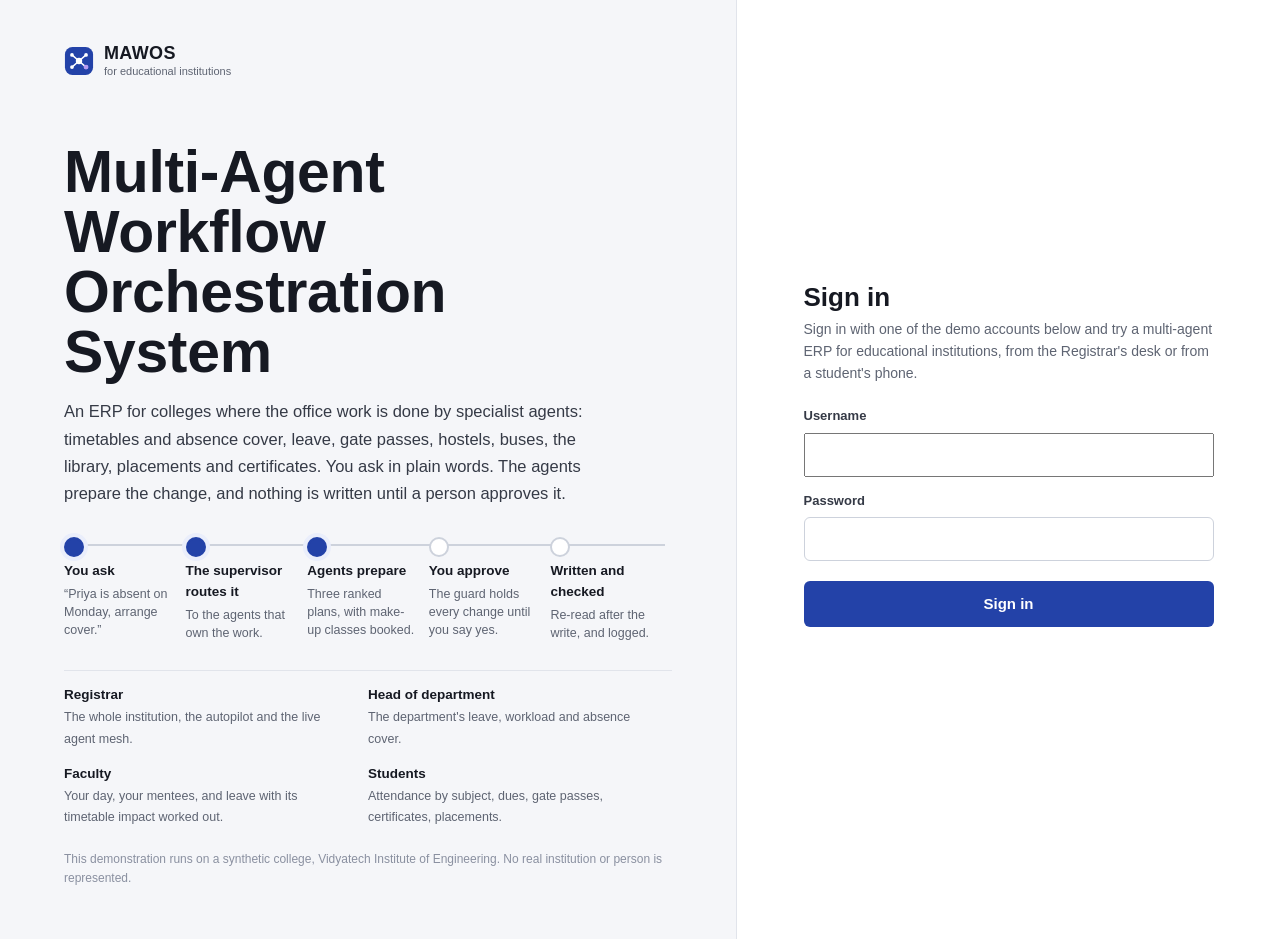
==== commit 19b7ab49: "Copy that states no hand-typed agent count; /health resolves in a git worktree and keeps the whole b" ====
--- a/static/login.html
+++ b/static/login.html
@@ -16,7 +16,7 @@
     </div>
 
     <h1>Multi-Agent Workflow Orchestration System</h1>
-    <p class="lede">An ERP for colleges where the office work is done by sixteen specialist agents: timetables and absence cover, leave, gate passes, hostels, buses, the library, placements and certificates. You ask in plain words. The agents prepare the change, and nothing is written until a person approves it.</p>
+    <p class="lede">An ERP for colleges where the office work is done by specialist agents: timetables and absence cover, leave, gate passes, hostels, buses, the library, placements and certificates. You ask in plain words. The agents prepare the change, and nothing is written until a person approves it.</p>
 
     <div class="flow" id="flow" aria-label="How a request moves through the system">
       <div class="st"><b>You ask</b><span>“Priya is absent on Monday, arrange cover.”</span></div>
--- a/static/mawos.css
+++ b/static/mawos.css
@@ -30,6 +30,7 @@
   --warn-soft: #FBF0DF;
   --bad: #BE3226;
   --bad-soft: #FBE8E5;
+  --teal: #0E7C7B;
 
   --ui: "Segoe UI Variable Text", "Segoe UI", -apple-system, BlinkMacSystemFont, "Helvetica Neue", Arial, sans-serif;
   --display: "Bahnschrift", "DIN Alternate", "DIN 2014", "D-DIN", "Roboto Condensed", "Arial Narrow", var(--ui);
@@ -223,6 +224,11 @@
 .st.Approved { background: var(--ok-soft); color: var(--ok) }
 .st.Rejected, .st.Reverted { background: var(--bad-soft); color: var(--bad) }
 .st.Applied { background: var(--blue-soft); color: var(--blue) }
+/* notification delivery (#26): Recorded = no gateway, never a failure; violet stays for approval */
+.st.Accepted { background: var(--ok-soft); color: var(--ok) }
+.st.Queued { background: var(--blue-soft); color: var(--blue) }
+.st.Failed { background: var(--bad-soft); color: var(--bad) }
+.st.Recorded { background: var(--sunken); color: var(--graphite) }
 
 /* =============================================================== plans */
 .plan { margin: 12px 0 16px; border: 1px solid var(--rule); border-radius: var(--r-m); background: var(--surface); overflow: hidden }
@@ -354,6 +360,31 @@
 .brow .bt i { position: absolute; left: 0; top: 0; bottom: 0; border-radius: 4px; background: var(--blue) }
 .brow .bt i.over { background: var(--bad) } .brow .bt i.low { background: var(--warn) }
 .brow .bv { color: var(--graphite); text-align: right; font-variant-numeric: tabular-nums; font-size: 12px }
+/* subject performance (#96): attendance is register blue, internal marks teal -
+   two hues, two labels, two rows, so neither can be read as the other */
+.perf { margin: 8px 0; border: 1px solid var(--rule); border-radius: var(--r-m); background: var(--surface); overflow: hidden }
+.plg, .psum { display: flex; flex-wrap: wrap; gap: 6px 18px; padding: 10px 16px; font-size: 12px; color: var(--graphite); border-bottom: 1px solid var(--rule) }
+.plg i { display: inline-block; width: 18px; height: 8px; margin-right: 6px; border-radius: 4px; vertical-align: 0 }
+.plg i.a { background: var(--blue) } .plg i.m { background: var(--teal) }
+.psum { background: var(--sunken) } .psum b { color: var(--ink); font-weight: 600; font-variant-numeric: tabular-nums }
+.prow { padding: 11px 16px 12px; border-bottom: 1px solid var(--rule) }
+.prow .pn { margin-bottom: 7px; font-size: 13px; color: var(--ink-2); overflow: hidden; text-overflow: ellipsis; white-space: nowrap }
+.prow .pn b { color: var(--ink); font-weight: 600 }
+.pm { display: grid; grid-template-columns: 104px minmax(0, 1fr) 150px 92px; gap: 10px; align-items: center; min-height: 22px; font-size: 12.5px }
+.pm .pk { color: var(--graphite) }
+.pm .pt { position: relative; height: 8px; border-radius: 4px; background: var(--sunken) }
+.pm .pt i { position: absolute; left: 0; top: 0; bottom: 0; border-radius: 4px; background: var(--blue) }
+.pm.mk .pt i { background: var(--teal) }
+.pm.low .pt i { background: var(--warn) }
+.pm .pt b { position: absolute; top: -3px; bottom: -3px; width: 1.5px; background: var(--rule-2) }
+.pm .pv { text-align: right; color: var(--ink-2); font-variant-numeric: tabular-nums }
+.pm .pv small { color: var(--muted); font-size: 11.5px }
+.pm .pna { grid-column: 2 / 4; color: var(--muted); font-style: italic }
+.pm .pst { justify-self: start; padding: 1px 8px; border-radius: 10px; font-size: 11.5px; background: var(--sunken); color: var(--graphite) }
+.pm .pst.ok { background: var(--ok-soft); color: var(--ok) } .pm .pst.warn { background: var(--warn-soft); color: var(--warn) }
+.pm .pst.bad { background: var(--bad-soft); color: var(--bad) }
+.pnote { padding: 10px 16px; font-size: 11.5px; color: var(--muted) }
+.quick { display: flex; flex-wrap: wrap; gap: 8px; margin: 8px 0 4px }
 .doc { position: relative; margin: 12px 0; padding: 30px 34px 24px; border: 1px solid var(--rule-2); border-radius: 4px; background: #FFFFFF; font-family: Georgia, "Times New Roman", serif; color: #1D2230; box-shadow: var(--lift) }
 .doc .lh { display: flex; align-items: center; gap: 14px; padding-bottom: 14px; margin-bottom: 16px; border-bottom: 1.5px solid #1D2230 }
 .doc .seal { width: 44px; height: 44px; border-radius: 50%; border: 1.5px solid #1D2230; display: grid; place-items: center; font-weight: 700 }
@@ -533,6 +564,142 @@
 .send { height: 36px; padding: 0 18px; border: 0; border-radius: var(--r-s); background: var(--blue); color: #fff; font-weight: 600; cursor: pointer }
 .send:hover { background: var(--blue-2) }
 
+/* ===================================================== the teaching desk (#116, #117)
+   A teacher's day, an attendance sheet, a marks sheet. Every class starts desk-
+   so nothing collides with the timetable's .cell or the Autopilot's rows. Status
+   is a rule down the card's left edge; violet appears only on Confirm. */
+.desk-sum { margin: 0 2px 12px; color: var(--ink-2); font-size: 13px } .desk-sum b { color: var(--ink) }
+.desk-asof { color: var(--muted); font-size: 12px }
+.desk-cls { display: grid; grid-template-columns: 74px minmax(0, 1fr) auto; gap: 12px; align-items: start; margin-bottom: 8px; padding: 11px 14px; border: 1px solid var(--rule); border-left: 3px solid var(--rule-2); border-radius: var(--r-s); background: var(--surface) }
+.desk-cls.now { border-left-color: var(--blue); box-shadow: 0 0 0 3px var(--blue-soft) }
+.desk-cls.next { border-left-color: var(--blue) } .desk-cls.done { border-left-color: var(--ok) }
+.desk-cls.off { border-left-color: var(--bad); background: var(--paper) } .desk-cls.cov { border-left-color: var(--warn); background: var(--paper) }
+.desk-time b { display: block; font: 600 16px var(--display); color: var(--ink) } .desk-time span { color: var(--graphite); font-size: 11.5px }
+.desk-sub { font-weight: 600; color: var(--ink) }
+.desk-ctx { margin-top: 2px; color: var(--ink-2); font-size: 13px }
+.desk-note { margin-top: 4px; color: var(--graphite); font-size: 12px }
+.desk-side { display: flex; flex-direction: column; align-items: flex-end; gap: 5px }
+.desk-st { padding: 1px 9px; border-radius: 9px; background: var(--sunken); color: var(--graphite); font-size: 11.5px; font-weight: 600 }
+.desk-cls.now .desk-st { background: var(--blue); color: #fff } .desk-cls.next .desk-st { background: var(--blue-soft); color: var(--blue) }
+.desk-cls.off .desk-st { background: var(--bad-soft); color: var(--bad) } .desk-cls.cov .desk-st { background: var(--warn-soft); color: var(--warn) }
+.desk-att { color: var(--graphite); font-size: 12px } .desk-att.ok { color: var(--ok) } .desk-att.due { color: var(--warn); font-weight: 600 }
+.desk-act { display: flex; flex-wrap: wrap; justify-content: flex-end; gap: 6px }
+.desk-todo > div { display: flex; align-items: center; justify-content: space-between; gap: 10px; padding: 8px 0; border-bottom: 1px solid var(--rule); font-size: 13px }
+.desk-kv { display: grid; grid-template-columns: repeat(auto-fill, minmax(150px, 1fr)); gap: 8px 14px; margin: 0 0 10px; padding: 12px 14px; border: 1px solid var(--rule); border-radius: var(--r-s); background: var(--surface) }
+.desk-kv span { display: block; color: var(--graphite); font-size: 11.5px } .desk-kv b { color: var(--ink); font-size: 13.5px }
+.desk-state { margin: 6px 2px 10px; color: var(--ink-2); font-size: 13px }
+.desk-state.locked { padding: 9px 12px; border-left: 3px solid var(--bad); background: var(--bad-soft); color: var(--ink) }
+.desk-tools { display: flex; flex-wrap: wrap; align-items: center; gap: 8px; margin: 0 0 10px } .desk-tools .spacer { flex: 1 }
+.desk-count { color: var(--graphite); font-size: 12.5px }
+.desk-pa { display: inline-flex; gap: 2px; padding: 2px; border-radius: 8px; background: var(--sunken) }
+.desk-pa button { min-width: 64px; height: 26px; border: 0; border-radius: 6px; background: none; color: var(--graphite); font-size: 12px; font-weight: 600; cursor: pointer }
+.desk-pa button.on.p { background: var(--ok); color: #fff } .desk-pa button.on.a { background: var(--bad); color: #fff }
+.desk-mk { width: 72px; height: 28px; padding: 0 8px; border: 1px solid var(--rule-2); border-radius: 6px; font: inherit }
+.desk-mk.bad { border-color: var(--bad); background: var(--bad-soft) }
+.desk-pick { display: inline-flex; align-items: center; gap: 8px; color: var(--graphite); font-size: 12.5px }
+.desk-pick select { height: 30px; border: 1px solid var(--rule-2); border-radius: 6px; background: var(--surface); font: inherit; color: var(--ink) }
+.desk-foot { display: flex; flex-wrap: wrap; align-items: center; justify-content: flex-end; gap: 8px; margin: 12px 0 0 }
+.desk-msg { margin-right: auto; color: var(--bad); font-size: 12.5px }
+.desk-prop { margin-top: 14px; padding: 12px 14px; border: 1px solid var(--rule); border-radius: var(--r-s); background: var(--surface) }
+.desk-course { display: flex; flex-wrap: wrap; justify-content: space-between; gap: 8px; padding: 10px 0; border-bottom: 1px solid var(--rule) }
+.desk-course span { display: block; color: var(--graphite); font-size: 12px }
+.desk-comps { display: flex; flex-wrap: wrap; gap: 6px }
+@media (max-width: 560px) { .desk-cls { grid-template-columns: 56px minmax(0, 1fr) } .desk-side { grid-column: 1 / -1; flex-direction: row; flex-wrap: wrap; align-items: center } }
+
+/* ===================================================== placement drives (#115)
+   The console's drive form and list, and the student's drive cards. Every
+   class starts plc- . Violet stays on the approval buttons alone. */
+.plc-sub { margin-top: 2px; color: var(--graphite); font-size: 11.5px }
+.plc-acts { display: flex; flex-wrap: wrap; gap: 4px; justify-content: flex-end }
+.plc-modal { position: fixed; inset: 0; z-index: 100; display: grid; place-items: start center; overflow: auto; padding: 24px 16px; background: rgba(15, 23, 42, .45) }
+.plc-form { width: min(760px, 100%); padding: 18px 20px 16px; border-radius: 12px; background: var(--surface); box-shadow: var(--float) }
+.plc-form h3 { margin: 0 0 6px; font: 600 18px var(--display); color: var(--ink) }
+.plc-form fieldset { margin: 10px 0 0; padding: 10px 12px 12px; border: 1px solid var(--rule); border-radius: var(--r-s) }
+.plc-form legend { padding: 0 6px; color: var(--ink-2); font-size: 12.5px; font-weight: 600 }
+.plc-grid { display: grid; grid-template-columns: repeat(auto-fill, minmax(200px, 1fr)); gap: 8px 12px }
+.plc-grid label, .plc-l { display: block; color: var(--graphite); font-size: 11.5px; font-weight: 600 }
+.plc-grid input:not([type=checkbox]), .plc-grid select, .plc-grid textarea { display: block; width: 100%; margin-top: 3px; padding: 6px 9px; border: 1px solid var(--rule-2); border-radius: 7px; background: var(--surface); font: 13px/1.4 inherit; color: var(--ink) }
+.plc-grid .wide { grid-column: 1 / -1 }
+.plc-chk { display: inline-flex !important; align-items: center; gap: 5px; margin: 6px 12px 0 0; color: var(--ink-2) !important; font-weight: 500 !important; font-size: 12.5px !important }
+.plc-card { display: flex; flex-wrap: wrap; align-items: center; justify-content: space-between; gap: 10px; margin-bottom: 8px; padding: 12px 14px; border: 1px solid var(--rule); border-left: 3px solid var(--rule-2); border-radius: var(--r-s); background: var(--surface) }
+.plc-card.ok { border-left-color: var(--ok) } .plc-card.no { border-left-color: var(--bad) } .plc-card.app { border-left-color: var(--blue) }
+.plc-card b { color: var(--ink) } .plc-card span { display: block; color: var(--graphite); font-size: 12.5px }
+.plc-card .why { color: var(--bad) }
+.plc-crit td.met { color: var(--ok); font-weight: 600 } .plc-crit td.unmet { color: var(--bad); font-weight: 600 }
+
+/* ===================================================== academic calendar (#104)
+   One colour per kind of entry, drawn as a rule down the pill's left edge on a
+   pale ground. None of them is violet: violet means approval and nothing else.
+   Every class here starts cal- so nothing collides with the timetable's .cell. */
+:root { --k-cie: var(--teal); --k-see: var(--blue); --k-practical: #7C4A1E; --k-lab: var(--warn); --k-exam: var(--ink-2);
+  --k-event: #A0337F; --k-holiday: var(--bad); --k-other: var(--graphite) }
+.k-cie { --k: var(--k-cie) } .k-see { --k: var(--k-see) } .k-practical { --k: var(--k-practical) } .k-lab { --k: var(--k-lab) }
+.k-exam { --k: var(--k-exam) } .k-event { --k: var(--k-event) } .k-holiday { --k: var(--k-holiday) } .k-other { --k: var(--k-other) }
+.cal-bar { display: flex; align-items: center; gap: 8px; flex-wrap: wrap; margin-bottom: 12px }
+.cal-bar h3 { margin: 0 6px; min-width: 9.5em; font: 600 19px var(--display); color: var(--ink) }
+.cal-bar .spacer { flex: 1 }
+.cal-nav { width: 32px; height: 32px; border: 1px solid var(--rule-2); border-radius: var(--r-s); background: var(--surface); color: var(--ink-2); font-size: 16px; line-height: 1; cursor: pointer }
+.cal-nav:hover { border-color: var(--graphite) }
+.cal-grid { border: 1px solid var(--rule); border-radius: var(--r-m); background: var(--surface); overflow: hidden }
+.cal-row { display: grid; grid-template-columns: repeat(7, minmax(0, 1fr)) }
+.cal-row + .cal-row { border-top: 1px solid var(--rule) }
+.cal-dow { padding: 7px 8px; background: var(--paper); color: var(--graphite); font-size: 11.5px; font-weight: 600 }
+.cal-day { position: relative; min-height: 94px; padding: 4px 5px 6px; display: flex; flex-direction: column; gap: 3px; min-width: 0 }
+.cal-day + .cal-day { border-left: 1px solid var(--rule) }
+.cal-out { background: repeating-linear-gradient(135deg, var(--paper), var(--paper) 6px, #F0F2F6 6px, #F0F2F6 7px) }
+.cal-sun { background: #FAFAFC } .cal-sun .cal-n { color: var(--muted) }
+.cal-hol { background: var(--bad-soft) }
+.cal-n { align-self: flex-start; min-width: 24px; height: 24px; padding: 0 5px; border: 0; border-radius: 12px; background: none; color: var(--ink-2); font: 600 12.5px var(--display); cursor: pointer }
+.cal-n:hover { background: var(--sunken) }
+.cal-today .cal-n { background: var(--blue); color: #fff }
+.cal-sel { box-shadow: inset 0 0 0 2px var(--blue-soft) }
+.cal-pill { display: flex; align-items: baseline; gap: 5px; width: 100%; min-width: 0; padding: 2px 6px; border: 0; border-left: 3px solid var(--k); border-radius: 0 4px 4px 0; background: color-mix(in srgb, var(--k) 9%, var(--surface)); color: var(--ink); font-size: 11.5px; line-height: 1.35; text-align: left; cursor: pointer }
+.cal-pill:hover { background: color-mix(in srgb, var(--k) 16%, var(--surface)) }
+.cal-pill .cal-t { flex: none; color: var(--graphite); font-size: 10.5px; font-variant-numeric: tabular-nums }
+.cal-pill .cal-x { min-width: 0; overflow: hidden; white-space: nowrap; text-overflow: ellipsis }
+.cal-more { align-self: flex-start; padding: 0 4px; border: 0; background: none; color: var(--blue); font-size: 11px; font-weight: 600; cursor: pointer }
+.cal-dots { display: none }
+.cal-legend { display: flex; flex-wrap: wrap; gap: 4px 14px; margin: 10px 2px 0; color: var(--graphite); font-size: 11.5px }
+.cal-legend i, .cal-dots i { display: inline-block; width: 9px; height: 9px; margin-right: 5px; border-radius: 2px; background: var(--k); vertical-align: -1px }
+.cal-wrap { display: grid; grid-template-columns: minmax(0, 1fr) 320px; gap: 16px; align-items: start }
+.cal-side { position: sticky; top: 0; display: flex; flex-direction: column; gap: 12px; min-width: 0 }
+.cal-det { padding: 14px 16px; border: 1px solid var(--rule); border-radius: var(--r-m); background: var(--surface) }
+.cal-det h3 { margin: 6px 0 10px; font: 600 17px/1.25 var(--display); color: var(--ink) }
+.cal-det dl { display: grid; grid-template-columns: 74px minmax(0, 1fr); gap: 5px 10px; margin: 0; font-size: 13px }
+.cal-det dt { color: var(--graphite) } .cal-det dd { margin: 0; color: var(--ink); overflow-wrap: anywhere }
+.cal-kind { display: inline-block; padding: 1px 8px 1px 7px; border-left: 3px solid var(--k); border-radius: 0 9px 9px 0; background: color-mix(in srgb, var(--k) 10%, var(--surface)); color: var(--ink-2); font-size: 11.5px; font-weight: 600 }
+.cal-src { margin: 10px 0 0; color: var(--graphite); font-size: 12px }
+.cal-acts { display: flex; gap: 8px; flex-wrap: wrap; margin-top: 12px }
+.cal-agenda { list-style: none; margin: 0; padding: 0 }
+.cal-agenda .cal-ad { margin: 12px 0 4px; color: var(--graphite); font-size: 12px; font-weight: 600 }
+.cal-agenda .cal-ad:first-child { margin-top: 0 }
+.cal-ai { display: grid; grid-template-columns: 82px minmax(0, 1fr); gap: 10px; width: 100%; padding: 7px 10px; border: 0; border-left: 3px solid var(--k); border-radius: 0 6px 6px 0; background: var(--surface); text-align: left; cursor: pointer }
+.cal-ai:hover { background: color-mix(in srgb, var(--k) 7%, var(--surface)) }
+.cal-agenda li + li .cal-ai { margin-top: 3px }
+.cal-ai .cal-t { color: var(--graphite); font-size: 12px; font-variant-numeric: tabular-nums }
+.cal-ai b { display: block; color: var(--ink); font-size: 13px; font-weight: 600 }
+.cal-ai small { display: block; color: var(--graphite); font-size: 11.5px }
+.cal-empty { padding: 14px 2px; color: var(--graphite); font-size: 13px }
+.cal-note { margin: 10px 2px 0; color: var(--muted); font-size: 11.5px }
+.cal-form { padding: 14px 16px; border: 1px solid var(--rule); border-radius: var(--r-m); background: var(--surface) }
+.cal-form h3 { margin: 0 0 10px; font: 600 17px var(--display) }
+.cal-form label { display: block; margin: 9px 0 4px; color: var(--ink-2); font-size: 12px; font-weight: 600 }
+.cal-form input, .cal-form select, .cal-form textarea { width: 100%; min-width: 0 }
+.cal-form textarea { min-height: 60px; padding: 7px 10px; border: 1px solid var(--rule-2); border-radius: var(--r-s); font-size: 13px; resize: vertical }
+.cal-form input[type=date], .cal-form input[type=time] { height: 34px; padding: 0 8px; border: 1px solid var(--rule-2); border-radius: var(--r-s); background: var(--surface); font-size: 13px }
+.cal-form .two { display: grid; grid-template-columns: 1fr 1fr; gap: 8px } .cal-form .three { display: grid; grid-template-columns: 1.3fr 1fr 1fr; gap: 8px }
+.cal-form .who { display: flex; gap: 14px; margin-top: 2px; font-size: 13px } .cal-form .who label { display: inline-flex; gap: 6px; margin: 0; font-weight: 400 }
+.cal-form .who input { width: auto }
+.cal-form .hint { margin-top: 6px; color: var(--graphite); font-size: 11.5px }
+.cal-form .go { display: flex; gap: 8px; margin-top: 14px }
+.cal-res .cal-acts { margin-top: 10px }
+.portal .seg { display: inline-flex; gap: 2px; padding: 3px; border-radius: 9px; background: var(--sunken) }
+.portal .seg button { height: 32px; padding: 0 14px; border: 0; border-radius: 7px; background: none; color: var(--graphite); font: 600 15px var(--display); cursor: pointer }
+.portal .seg button.on { background: var(--surface); color: var(--ink); box-shadow: var(--lift) }
+.portal .day .cal-day { min-height: 78px }
+.portal .cal-pill .cal-t { display: none }            /* a narrow column: the title, not the time */
+@media (max-width: 1280px) { .cal-wrap { grid-template-columns: minmax(0, 1fr) } .cal-side { position: static } }
+
 /* =============================================================== sign-in */
 .signin { min-height: 100%; display: grid; grid-template-columns: minmax(0, 1.15fr) minmax(420px, .85fr) }
 .signin .story { padding: 44px 64px 40px; display: flex; flex-direction: column; min-width: 0 }
@@ -601,12 +768,20 @@
   .portal .tabs button.on { color: var(--blue); border-bottom-color: var(--blue) }
   .portal main { grid-template-columns: 1fr } .portal main > .col { display: none } .portal main > .col.on { display: flex } .portal main > .day.on { display: block }
   .portal .day { padding: 18px 16px; border-right: 0 } .me .n, .me .r, .portal .wordmark span { display: none }
+  .portal .seg { display: none }
+  /* a phone: the grid shrinks to coloured dots, and the list under it is the calendar */
+  .cal-day { min-height: 48px !important; padding: 3px 2px; align-items: center }
+  .cal-pill, .cal-more { display: none } .cal-dots { display: flex; gap: 2px; justify-content: center }
+  .cal-dots i { width: 6px; height: 6px; margin: 0; border-radius: 50% } .cal-dow { padding: 6px 2px; text-align: center }
+  .cal-n { align-self: center } .cal-bar h3 { min-width: 0; font-size: 17px }
   .brow { grid-template-columns: minmax(90px, 40%) minmax(0, 1fr) 76px }
   .who-for { grid-template-columns: 1fr }
 }
 @media (max-width: 560px) {
   .signin .story h1 { font-size: 34px } .flow { grid-template-columns: 1fr }
   .card { border-right: 0; border-bottom: 1px solid var(--rule) }
+  .pm { grid-template-columns: 92px minmax(0, 1fr) auto; row-gap: 4px } .pm .pst { grid-column: 2 / -1 }
+  .pm .pna { grid-column: 2 / -1 } .prow .pn { white-space: normal }
 }
 @media (prefers-reduced-motion: reduce) {
   *, *:before, *:after { animation-duration: .01ms !important; animation-iteration-count: 1 !important; transition-duration: .01ms !important }
